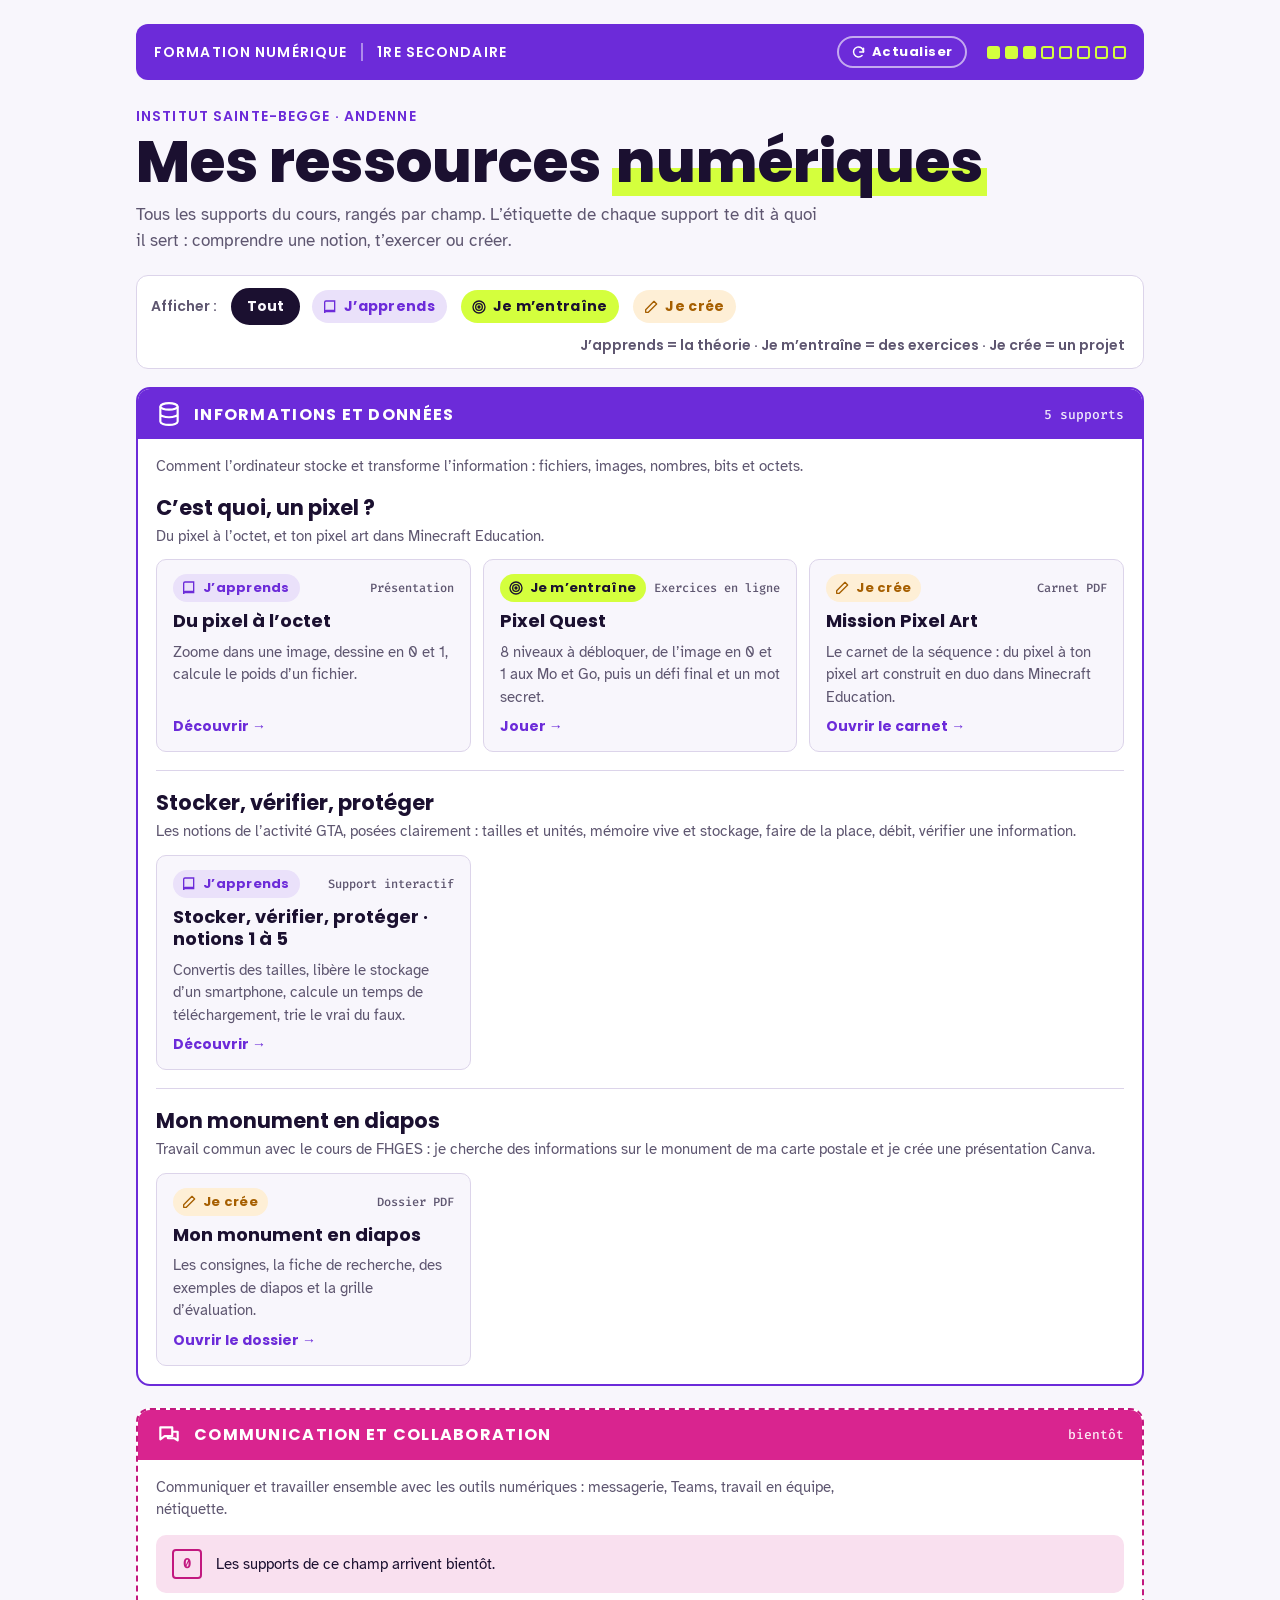
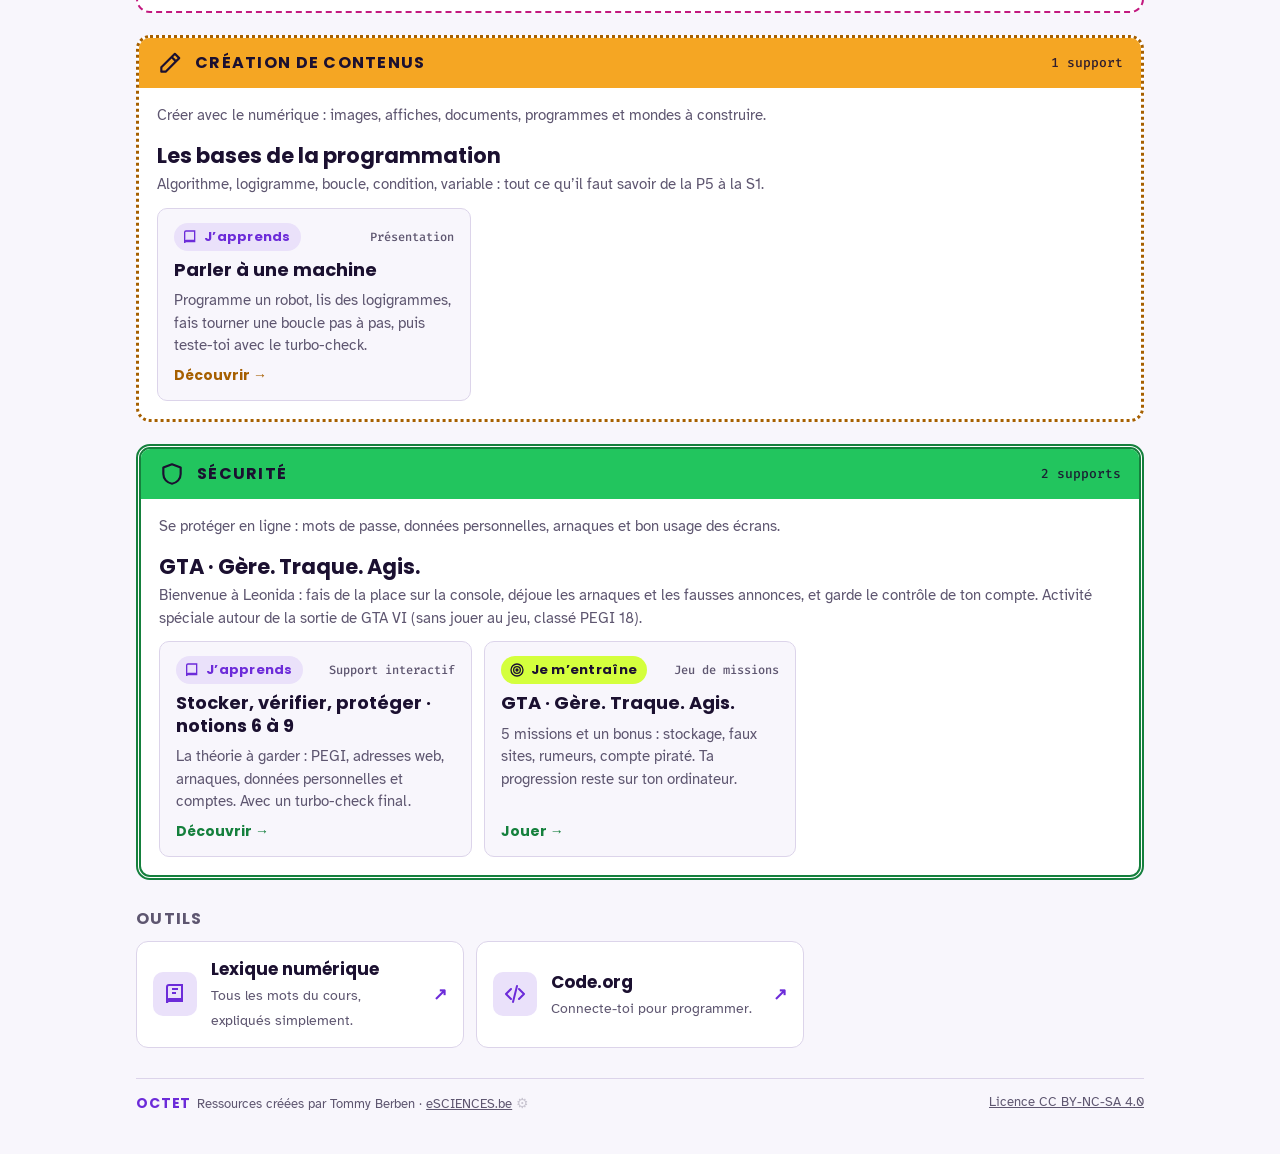
==== index.html @ 40548be5 "Support théorique « Stocker, vérifier, protéger » (charte OCTET) Nouveau support interactif qui repr" ====
<!doctype html>
<html lang="fr">
<head>
<meta charset="utf-8">
<meta name="viewport" content="width=device-width, initial-scale=1">
<title>S1 · Formation numérique</title>
<meta name="description" content="Les ressources du cours de formation numérique de 1re secondaire, classées par champ : Informations et données, Communication et collaboration, Création de contenus, Sécurité.">
<link rel="preconnect" href="https://fonts.googleapis.com">
<link rel="stylesheet" href="https://fonts.googleapis.com/css2?family=Atkinson+Hyperlegible:wght@400;700&family=Poppins:wght@600;700;800&family=Fira+Code:wght@500&display=swap">
<style>
/* Portail élèves, charte OCTET : un bandeau, un filtre J'apprends / Je m'entraîne / Je crée, puis les 4 champs du cours, chacun avec sa couleur, son picto et son style de bordure */
:root {
  --fond: #F8F6FC; --surface: #FFFFFF; --encre: #1B1030; --discret: #5E5670; --filet: #DCD4EA;
  --violet: #6C2BD9; --violet-texte: #6C2BD9; --violet-clair: #EAE1FA;
  --magenta: #D9248F; --magenta-texte: #C2187F; --magenta-clair: #F9E0EF;
  --ambre: #F5A623; --ambre-texte: #A65F00; --ambre-clair: #FEEFD6;
  --vert: #22C55E; --vert-texte: #15803D; --vert-clair: #E0F7E8;
  --neon: #D4FF3D; --sur-neon: #1B1030;
  --f-titre: "Poppins", Arial, sans-serif; --f-corps: "Atkinson Hyperlegible", Verdana, sans-serif; --f-code: "Fira Code", Consolas, monospace;
}
@media (prefers-color-scheme: dark) { :root {
  --fond: #140C24; --surface: #1F1634; --encre: #F2EDFB; --discret: #B7AECB; --filet: #3A2E55;
  --violet: #7C3AED; --violet-texte: #B794FF; --violet-clair: #2C1F4A;
  --magenta-texte: #F472B6; --magenta-clair: #3A1530;
  --ambre-texte: #FBBF24; --ambre-clair: #36260C;
  --vert-texte: #4ADE80; --vert-clair: #12301F; color-scheme: dark; } }

* { box-sizing: border-box; }
[hidden] { display: none !important; }
body { margin: 0; background: var(--fond); color: var(--encre); font-family: var(--f-corps); font-size: 17px; line-height: 1.5; }
.page { max-width: 1040px; margin: 0 auto; padding: 24px 16px 40px; }
a { color: inherit; }
:focus-visible { outline: 3px solid var(--neon); outline-offset: 2px; }

/* Bandeau OCTET */
.bandeau { display: flex; align-items: center; gap: 14px; padding: 12px 18px; border-radius: 12px; background: var(--violet); color: #FFFFFF;
  font: 600 14px var(--f-titre); letter-spacing: .08em; text-transform: uppercase; flex-wrap: wrap; }
.bandeau .sep { width: 2px; height: 18px; background: currentColor; opacity: .45; }
.actualiser { margin-left: auto; display: inline-flex; align-items: center; gap: 6px; font: 700 13px var(--f-titre); letter-spacing: .04em; text-transform: none; background: transparent; color: #FFFFFF; border: 2px solid rgba(255,255,255,.6); border-radius: 999px; padding: 4px 12px; cursor: pointer; }
.actualiser:hover, .actualiser:focus-visible { background: #FFFFFF; color: var(--violet); }
.actualiser svg { width: 15px; height: 15px; }
.actualiser.tourne svg { animation: tourne .8s linear infinite; }
@keyframes tourne { to { transform: rotate(360deg); } }
@media (prefers-reduced-motion: reduce) { .actualiser.tourne svg { animation: none; } }
.bandeau .octet { margin-left: 6px; display: flex; gap: 5px; }
.bandeau .octet i { width: 13px; height: 13px; border: 2px solid var(--neon); border-radius: 3px; }
.bandeau .octet i.on { background: var(--neon); }

header.titre { margin: 26px 0 18px; }
.eyebrow { font: 600 14px var(--f-titre); letter-spacing: .08em; text-transform: uppercase; color: var(--violet-texte); margin: 0 0 4px; }
h1 { font: 800 clamp(34px, 6vw, 58px)/1.06 var(--f-titre); margin: 0 0 10px; text-wrap: balance; }
h1 .neon { background: linear-gradient(transparent 58%, var(--neon) 58%, var(--neon) 92%, transparent 92%); padding: 0 4px; }
@media (prefers-color-scheme: dark) { h1 .neon { background: var(--neon); color: var(--sur-neon); border-radius: 6px; padding: 0 8px; } }
.intro { color: var(--discret); max-width: 62ch; margin: 0; }

/* Étiquettes */
.etiquette { display: inline-flex; align-items: center; gap: 6px; font: 700 13px var(--f-titre); letter-spacing: .02em; padding: 4px 10px 4px 8px; border-radius: 999px; white-space: nowrap; }
.etiquette svg { width: 16px; height: 16px; flex: none; }
.apprends { background: var(--violet-clair); color: var(--violet-texte); }
.entraine { background: var(--neon); color: var(--sur-neon); }
.cree { background: var(--ambre-clair); color: var(--ambre-texte); }

/* Filtre */
.filtre { display: flex; align-items: center; gap: 10px; flex-wrap: wrap; margin: 22px 0 8px; padding: 12px 14px; background: var(--surface); border: 1.5px solid var(--filet); border-radius: 12px; }
.filtre > span { font: 600 14px var(--f-titre); color: var(--discret); margin-right: 4px; }
.filtre button { font: inherit; cursor: pointer; border: 2px solid transparent; background: transparent; padding: 0; border-radius: 999px; }
.filtre button .etiquette { font-size: 14px; padding: 6px 12px 6px 10px; }
.filtre button.tous { font: 700 14px var(--f-titre); padding: 6px 14px; border: 2px solid var(--filet); color: var(--encre); }
.filtre button[aria-pressed="true"] { border-color: var(--encre); }
.filtre button.tous[aria-pressed="true"] { background: var(--encre); color: var(--fond); }
.filtre .aide { margin-left: auto; font-size: 14px; color: var(--discret); }

/* Champs */
.champs { display: grid; gap: 22px; margin-top: 18px; }
.champ { background: var(--surface); border: var(--bw, 2px) var(--bs, solid) var(--ct); border-radius: 14px; overflow: hidden; }
.champ > header { display: flex; align-items: center; gap: 12px; padding: 12px 18px; background: var(--c); color: var(--cs); }
.champ > header svg { width: 26px; height: 26px; flex: none; }
.champ > header h2 { margin: 0; font: 700 16px var(--f-titre); letter-spacing: .08em; text-transform: uppercase; }
.champ > header .compte { margin-left: auto; font: 500 13px var(--f-code); opacity: .9; }
.champ .corps { padding: 16px 18px 18px; }
.champ .quoi { margin: 0 0 14px; color: var(--discret); font-size: 15px; max-width: 70ch; }
.c-info { --c: var(--violet); --ct: var(--violet-texte); --cs: #FFFFFF; --cc: var(--violet-clair); --bs: solid; }
.c-comm { --c: var(--magenta); --ct: var(--magenta-texte); --cs: #FFFFFF; --cc: var(--magenta-clair); --bs: dashed; }
.c-crea { --c: var(--ambre); --ct: var(--ambre-texte); --cs: #1B1030; --cc: var(--ambre-clair); --bs: dotted; --bw: 3px; }
.c-secu { --c: var(--vert); --ct: var(--vert-texte); --cs: #1B1030; --cc: var(--vert-clair); --bs: double; --bw: 5px; }

/* Séquence et supports */
.sequence + .sequence { margin-top: 18px; padding-top: 16px; border-top: 1.5px solid var(--filet); }
.sequence h3 { margin: 0 0 2px; font: 700 21px var(--f-titre); }
.sequence .sous { margin: 0 0 12px; font-size: 15px; color: var(--discret); }
.supports { display: grid; grid-template-columns: repeat(auto-fill, minmax(260px, 1fr)); gap: 12px; }
.support { display: flex; flex-direction: column; gap: 8px; padding: 14px 16px; border-radius: 10px; border: 1.5px solid var(--filet); background: var(--fond); text-decoration: none; transition: transform .12s, border-color .12s; }
.support:hover { transform: translateY(-2px); border-color: var(--ct); }
.support .haut { display: flex; align-items: center; justify-content: space-between; gap: 8px; }
.support .format { font: 500 12px var(--f-code); color: var(--discret); }
.support b { font: 700 18px/1.25 var(--f-titre); }
.support p { margin: 0; font-size: 15px; color: var(--discret); }
.support .ouvrir { margin-top: auto; font: 700 14px var(--f-titre); color: var(--ct); }
.support.bientot { cursor: default; border-style: dashed; opacity: .75; }
.support.bientot:hover { transform: none; border-color: var(--filet); }
@media (prefers-reduced-motion: reduce) { .support { transition: none; } .support:hover { transform: none; } }

.vide { display: flex; align-items: center; gap: 14px; padding: 14px 16px; border-radius: 10px; background: var(--cc); }
.vide .bit { width: 30px; height: 30px; flex: none; border: 2px solid var(--ct); border-radius: 4px; display: grid; place-items: center; font: 700 14px var(--f-code); color: var(--ct); }
.vide p { margin: 0; font-size: 15px; }
.rien { display: none; padding: 12px 16px; border-radius: 10px; background: var(--fond); color: var(--discret); font-size: 15px; }

/* Consignes du jour */
.consignes { margin: 0 0 20px; border: 3px solid var(--violet-texte); border-radius: 14px; background: var(--surface); overflow: hidden; }
.consignes > header { display: flex; align-items: center; gap: 12px; flex-wrap: wrap; padding: 12px 20px; background: var(--neon); color: #1B1030; }
.consignes > header h2 { margin: 0; font: 800 22px var(--f-titre); }
.consignes > header .date { font: 600 16px var(--f-titre); }
.consignes ol { list-style: none; margin: 0; padding: 16px 20px 20px; display: grid; gap: 14px; counter-reset: c; }
.consignes li { display: grid; grid-template-columns: 42px 1fr; gap: 14px; align-items: start; font: 700 clamp(19px, 2.4vw, 24px)/1.4 var(--f-corps); }
.consignes li::before { counter-increment: c; content: counter(c); width: 42px; height: 42px; display: grid; place-items: center; background: var(--violet); color: #FFFFFF; border-radius: 6px; font: 800 22px var(--f-titre); }
.brouillon { font: 700 12px var(--f-code); background: #1B1030; color: var(--neon); padding: 3px 10px; border-radius: 999px; }

/* Espace prof */
.prof { margin: 0 0 20px; padding: 16px 18px; border-radius: 14px; border: 2px dashed var(--ambre-texte); background: var(--ambre-clair); }
.prof h2 { margin: 0 0 4px; font: 700 18px var(--f-titre); color: var(--ambre-texte); }
.prof .ligne { display: flex; gap: 10px; align-items: center; flex-wrap: wrap; margin: 8px 0; }
.prof label { font: 600 14px var(--f-titre); }
.prof input[type=date], .prof textarea { font: 16px var(--f-corps); padding: 8px 10px; border: 2px solid var(--filet); border-radius: 8px; background: var(--surface); color: var(--encre); }
.prof .edit { display: grid; gap: 8px; margin: 10px 0; }
.prof .edit-ligne { display: grid; grid-template-columns: 34px 1fr auto; gap: 8px; align-items: start; }
.prof .edit-ligne span { width: 34px; height: 34px; display: grid; place-items: center; background: var(--violet); color: #fff; border-radius: 6px; font: 800 16px var(--f-titre); }
.prof textarea { width: 100%; min-height: 42px; resize: vertical; }
.prof button { font: 700 14px var(--f-titre); border-radius: 8px; padding: 8px 14px; cursor: pointer; border: 2px solid var(--violet-texte); background: transparent; color: var(--violet-texte); }
.prof button.plein { background: var(--violet); border-color: var(--violet); color: #fff; }
.prof button.suppr { padding: 6px 10px; border-color: var(--filet); color: var(--discret); }
.prof .etapes-pub { margin: 10px 0 0; padding: 10px 14px; border-radius: 10px; background: var(--surface); font-size: 15px; }
.prof .etapes-pub ol { margin: 6px 0 0; padding-left: 20px; }
.prof .etapes-pub a { color: var(--violet-texte); font-weight: 700; }
.prof .msg { font-size: 14px; color: var(--discret); }
.statut { margin: 6px 0 0; padding: 8px 12px; border-radius: 8px; font: 600 14px var(--f-titre); background: var(--surface); }
.statut.ok { color: #15803D; } .statut.attente { color: var(--ambre-texte); }
.prof details { margin-top: 10px; background: var(--surface); border-radius: 10px; padding: 8px 14px; font-size: 14px; }
.prof details summary { cursor: pointer; font: 700 14px var(--f-titre); color: var(--violet-texte); }
.prof details ol { margin: 6px 0; padding-left: 20px; }
.prof details input { font: 14px var(--f-code); padding: 6px 8px; border: 2px solid var(--filet); border-radius: 8px; background: var(--surface); color: var(--encre); width: min(100%, 360px); }
.code-prof { display: flex; gap: 8px; align-items: center; flex-wrap: wrap; margin: 0 0 16px; font-size: 14px; }
.code-prof input { font: 15px var(--f-code); padding: 6px 8px; border: 2px solid var(--filet); border-radius: 8px; background: var(--surface); color: var(--encre); width: 130px; }
.code-prof button { font: 700 13px var(--f-titre); padding: 6px 12px; border-radius: 8px; border: 2px solid var(--violet-texte); background: transparent; color: var(--violet-texte); cursor: pointer; }
.roue { border: 0; background: transparent; color: var(--discret); opacity: .3; cursor: pointer; font-size: 14px; padding: 2px 4px; }
.roue:hover, .roue:focus-visible { opacity: 1; }

/* Outils */
.outils { margin-top: 26px; }
.outils h2 { font: 700 16px var(--f-titre); letter-spacing: .08em; text-transform: uppercase; color: var(--discret); margin: 0 0 10px; }
.outils .liste { display: grid; grid-template-columns: repeat(auto-fill, minmax(260px, 1fr)); gap: 12px; }
.outil { display: flex; gap: 14px; align-items: center; padding: 14px 16px; border-radius: 12px; background: var(--surface); border: 1.5px solid var(--filet); text-decoration: none; color: var(--encre); }
.outil:hover, .outil:focus-visible { border-color: var(--violet-texte); }
.outil .ico { width: 44px; height: 44px; flex: none; border-radius: 10px; display: grid; place-items: center; background: var(--violet-clair); color: var(--violet-texte); }
.outil .ico svg { width: 24px; height: 24px; }
.outil b { display: block; font: 700 17px var(--f-titre); }
.outil span.txt { font-size: 14px; color: var(--discret); }
.outil .ext { margin-left: auto; color: var(--violet-texte); font-weight: 700; }

footer { margin-top: 30px; padding-top: 14px; border-top: 1.5px solid var(--filet); display: flex; justify-content: space-between; gap: 12px; flex-wrap: wrap; font-size: 13px; color: var(--discret); }
footer .logo { font: 700 14px var(--f-titre); letter-spacing: .06em; color: var(--violet-texte); margin-right: 6px; }
</style>
</head>
<body>
<div class="page">

  <div class="bandeau"><span>Formation numérique</span><span class="sep"></span><span>1re secondaire</span>
    <button type="button" class="actualiser" id="actualiser" title="Afficher les derniers documents ajoutés"><svg viewBox="0 0 24 24" fill="none" stroke="currentColor" stroke-width="2.4" stroke-linecap="round" stroke-linejoin="round" aria-hidden="true"><path d="M20 11a8 8 0 1 0-2.3 5.7"/><path d="M20 5v6h-6"/></svg>Actualiser</button>
    <span class="octet" aria-hidden="true"><i class="on"></i><i class="on"></i><i class="on"></i><i></i><i></i><i></i><i></i><i></i></span></div>

  <header class="titre">
    <p class="eyebrow">Institut Sainte-Begge · Andenne</p>
    <h1>Mes ressources <span class="neon">numériques</span></h1>
    <p class="intro">Tous les supports du cours, rangés par champ. L’étiquette de chaque support te dit à quoi il sert : comprendre une notion, t’exercer ou créer.</p>
  </header>

  <div class="code-prof" id="code-prof" hidden><label for="code-input">Code enseignant :</label><input type="password" id="code-input" autocomplete="off"><button type="button" id="code-ok">OK</button><span id="code-msg" class="msg"></span></div>

  <section class="prof" id="prof" hidden aria-label="Espace enseignant">
    <h2>Espace prof · consignes du jour</h2>
    <p class="msg" style="margin:0">Écris tes consignes : elles s’affichent en grand en haut de la page, <b>sur cet ordinateur uniquement</b> (l’écran de la classe). Elles restent affichées quand tu quittes le mode prof, même après avoir fermé la page.</p>
    <div class="ligne"><label for="c-date">Date</label><input type="date" id="c-date"><label style="display:flex;gap:6px;align-items:center"><input type="checkbox" id="c-visible" checked> Afficher à l’écran</label></div>
    <div class="edit" id="c-edit"></div>
    <div class="ligne"><button type="button" id="c-ajout">+ Ajouter une consigne</button><button type="button" id="c-vider">Tout effacer</button><button type="button" class="plein" id="c-quitter">Terminer et quitter le mode prof</button></div>
  </section>

  <section class="consignes" id="consignes" hidden aria-live="polite">
    <header><h2>Consignes du jour</h2><span class="date" id="consignes-date"></span></header>
    <ol id="consignes-liste"></ol>
  </section>

  <div class="filtre" role="group" aria-label="Afficher les supports">
    <span>Afficher :</span>
    <button type="button" class="tous" data-filtre="tous" aria-pressed="true">Tout</button>
    <button type="button" data-filtre="apprends" aria-pressed="false"><span class="etiquette apprends"><svg viewBox="0 0 24 24" fill="none" stroke="currentColor" stroke-width="2" aria-hidden="true"><path d="M4 5a2 2 0 0 1 2-2h13v16H6a2 2 0 0 0-2 2V5z"/><path d="M4 19a2 2 0 0 1 2-2h13"/></svg>J’apprends</span></button>
    <button type="button" data-filtre="entraine" aria-pressed="false"><span class="etiquette entraine"><svg viewBox="0 0 24 24" fill="none" stroke="currentColor" stroke-width="2" aria-hidden="true"><circle cx="12" cy="12" r="9"/><circle cx="12" cy="12" r="5"/><circle cx="12" cy="12" r="1.5" fill="currentColor"/></svg>Je m’entraîne</span></button>
    <button type="button" data-filtre="cree" aria-pressed="false"><span class="etiquette cree"><svg viewBox="0 0 24 24" fill="none" stroke="currentColor" stroke-width="2" stroke-linejoin="round" aria-hidden="true"><path d="M16.5 3.5l4 4L8 20H4v-4L16.5 3.5z"/></svg>Je crée</span></button>
    <span class="aide">J’apprends = la théorie · Je m’entraîne = des exercices · Je crée = un projet</span>
  </div>

  <main class="champs">

    <!-- Informations et données -->
    <section class="champ c-info" id="informations-donnees">
      <header><svg viewBox="0 0 24 24" fill="none" stroke="currentColor" stroke-width="2" aria-hidden="true"><ellipse cx="12" cy="5" rx="8" ry="3"/><path d="M4 5v14c0 1.7 3.6 3 8 3s8-1.3 8-3V5M4 12c0 1.7 3.6 3 8 3s8-1.3 8-3"/></svg><h2>Informations et données</h2><span class="compte"></span></header>
      <div class="corps">
        <p class="quoi">Comment l’ordinateur stocke et transforme l’information : fichiers, images, nombres, bits et octets.</p>

        <div class="sequence">
          <h3>C’est quoi, un pixel&nbsp;?</h3>
          <p class="sous">Du pixel à l’octet, et ton pixel art dans Minecraft Education.</p>
          <div class="supports">
            <a class="support" data-type="apprends" href="pixel/du-pixel-a-l-octet.html">
              <span class="haut"><span class="etiquette apprends"><svg viewBox="0 0 24 24" fill="none" stroke="currentColor" stroke-width="2" aria-hidden="true"><path d="M4 5a2 2 0 0 1 2-2h13v16H6a2 2 0 0 0-2 2V5z"/><path d="M4 19a2 2 0 0 1 2-2h13"/></svg>J’apprends</span><span class="format">Présentation</span></span>
              <b>Du pixel à l’octet</b>
              <p>Zoome dans une image, dessine en 0 et 1, calcule le poids d’un fichier.</p>
              <span class="ouvrir">Découvrir →</span>
            </a>
            <a class="support" data-type="entraine" href="pixel/pixel-quest.html">
              <span class="haut"><span class="etiquette entraine"><svg viewBox="0 0 24 24" fill="none" stroke="currentColor" stroke-width="2" aria-hidden="true"><circle cx="12" cy="12" r="9"/><circle cx="12" cy="12" r="5"/><circle cx="12" cy="12" r="1.5" fill="currentColor"/></svg>Je m’entraîne</span><span class="format">Exercices en ligne</span></span>
              <b>Pixel Quest</b>
              <p>8 niveaux à débloquer, de l’image en 0 et 1 aux Mo et Go, puis un défi final et un mot secret.</p>
              <span class="ouvrir">Jouer →</span>
            </a>
            <a class="support" data-type="cree" href="pixel/sequence-pixel.pdf" target="_blank" rel="noopener">
              <span class="haut"><span class="etiquette cree"><svg viewBox="0 0 24 24" fill="none" stroke="currentColor" stroke-width="2" stroke-linejoin="round" aria-hidden="true"><path d="M16.5 3.5l4 4L8 20H4v-4L16.5 3.5z"/></svg>Je crée</span><span class="format">Carnet PDF</span></span>
              <b>Mission Pixel Art</b>
              <p>Le carnet de la séquence : du pixel à ton pixel art construit en duo dans Minecraft Education.</p>
              <span class="ouvrir">Ouvrir le carnet →</span>
            </a>
          </div>
        </div>

        <div class="sequence">
          <h3>Stocker, vérifier, protéger</h3>
          <p class="sous">Les notions de l’activité GTA, posées clairement : tailles et unités, mémoire vive et stockage, faire de la place, débit, vérifier une information.</p>
          <div class="supports">
            <a class="support" data-type="apprends" href="stocker-verifier-proteger/index.html#n1">
              <span class="haut"><span class="etiquette apprends"><svg viewBox="0 0 24 24" fill="none" stroke="currentColor" stroke-width="2" aria-hidden="true"><path d="M4 5a2 2 0 0 1 2-2h13v16H6a2 2 0 0 0-2 2V5z"/><path d="M4 19a2 2 0 0 1 2-2h13"/></svg>J’apprends</span><span class="format">Support interactif</span></span>
              <b>Stocker, vérifier, protéger · notions 1 à 5</b>
              <p>Convertis des tailles, libère le stockage d’un smartphone, calcule un temps de téléchargement, trie le vrai du faux.</p>
              <span class="ouvrir">Découvrir →</span>
            </a>
          </div>
        </div>

        <div class="sequence">
          <h3>Mon monument en diapos</h3>
          <p class="sous">Travail commun avec le cours de FHGES : je cherche des informations sur le monument de ma carte postale et je crée une présentation Canva.</p>
          <div class="supports">
            <a class="support" data-type="cree" href="monument/mon-monument-en-diapos.pdf" target="_blank" rel="noopener">
              <span class="haut"><span class="etiquette cree"><svg viewBox="0 0 24 24" fill="none" stroke="currentColor" stroke-width="2" stroke-linejoin="round" aria-hidden="true"><path d="M16.5 3.5l4 4L8 20H4v-4L16.5 3.5z"/></svg>Je crée</span><span class="format">Dossier PDF</span></span>
              <b>Mon monument en diapos</b>
              <p>Les consignes, la fiche de recherche, des exemples de diapos et la grille d’évaluation.</p>
              <span class="ouvrir">Ouvrir le dossier →</span>
            </a>
          </div>
        </div>
        <p class="rien">Aucun support de ce type dans ce champ pour l’instant.</p>
      </div>
    </section>

    <!-- Communication et collaboration -->
    <section class="champ c-comm" id="communication-collaboration">
      <header><svg viewBox="0 0 24 24" fill="none" stroke="currentColor" stroke-width="2" stroke-linejoin="round" aria-hidden="true"><path d="M4 5h11v8H8l-4 3V5z"/><path d="M15 9h5v8l-3-2h-6v-2"/></svg><h2>Communication et collaboration</h2><span class="compte"></span></header>
      <div class="corps">
        <p class="quoi">Communiquer et travailler ensemble avec les outils numériques : messagerie, Teams, travail en équipe, nétiquette.</p>
        <div class="vide"><span class="bit">0</span><p>Les supports de ce champ arrivent bientôt.</p></div>
        <p class="rien">Aucun support de ce type dans ce champ pour l’instant.</p>
      </div>
    </section>

    <!-- Création de contenus -->
    <section class="champ c-crea" id="creation-contenus">
      <header><svg viewBox="0 0 24 24" fill="none" stroke="currentColor" stroke-width="2" stroke-linejoin="round" aria-hidden="true"><path d="M16.5 3.5l4 4L8 20H4v-4L16.5 3.5z"/><path d="M13.5 6.5l4 4"/></svg><h2>Création de contenus</h2><span class="compte"></span></header>
      <div class="corps">
        <p class="quoi">Créer avec le numérique : images, affiches, documents, programmes et mondes à construire.</p>

        <div class="sequence">
          <h3>Les bases de la programmation</h3>
          <p class="sous">Algorithme, logigramme, boucle, condition, variable : tout ce qu’il faut savoir de la P5 à la S1.</p>
          <div class="supports">
            <a class="support" data-type="apprends" href="programmation/parler-a-une-machine.html">
              <span class="haut"><span class="etiquette apprends"><svg viewBox="0 0 24 24" fill="none" stroke="currentColor" stroke-width="2" aria-hidden="true"><path d="M4 5a2 2 0 0 1 2-2h13v16H6a2 2 0 0 0-2 2V5z"/><path d="M4 19a2 2 0 0 1 2-2h13"/></svg>J’apprends</span><span class="format">Présentation</span></span>
              <b>Parler à une machine</b>
              <p>Programme un robot, lis des logigrammes, fais tourner une boucle pas à pas, puis teste-toi avec le turbo-check.</p>
              <span class="ouvrir">Découvrir →</span>
            </a>
          </div>
        </div>
        <p class="rien">Aucun support de ce type dans ce champ pour l’instant.</p>
      </div>
    </section>

    <!-- Sécurité -->
    <section class="champ c-secu" id="securite">
      <header><svg viewBox="0 0 24 24" fill="none" stroke="currentColor" stroke-width="2" stroke-linejoin="round" aria-hidden="true"><path d="M12 3l8 3v6c0 4.5-3.4 8.2-8 9-4.6-.8-8-4.5-8-9V6l8-3z"/></svg><h2>Sécurité</h2><span class="compte"></span></header>
      <div class="corps">
        <p class="quoi">Se protéger en ligne : mots de passe, données personnelles, arnaques et bon usage des écrans.</p>

        <div class="sequence">
          <h3>GTA · Gère. Traque. Agis.</h3>
          <p class="sous">Bienvenue à Leonida : fais de la place sur la console, déjoue les arnaques et les fausses annonces, et garde le contrôle de ton compte. Activité spéciale autour de la sortie de GTA VI (sans jouer au jeu, classé PEGI 18).</p>
          <div class="supports">
            <a class="support" data-type="apprends" href="stocker-verifier-proteger/index.html#n6">
              <span class="haut"><span class="etiquette apprends"><svg viewBox="0 0 24 24" fill="none" stroke="currentColor" stroke-width="2" aria-hidden="true"><path d="M4 5a2 2 0 0 1 2-2h13v16H6a2 2 0 0 0-2 2V5z"/><path d="M4 19a2 2 0 0 1 2-2h13"/></svg>J’apprends</span><span class="format">Support interactif</span></span>
              <b>Stocker, vérifier, protéger · notions 6 à 9</b>
              <p>La théorie à garder : PEGI, adresses web, arnaques, données personnelles et comptes. Avec un turbo-check final.</p>
              <span class="ouvrir">Découvrir →</span>
            </a>
            <a class="support" data-type="entraine" href="gta/index.html">
              <span class="haut"><span class="etiquette entraine"><svg viewBox="0 0 24 24" fill="none" stroke="currentColor" stroke-width="2" aria-hidden="true"><circle cx="12" cy="12" r="9"/><circle cx="12" cy="12" r="5"/><circle cx="12" cy="12" r="1.5" fill="currentColor"/></svg>Je m’entraîne</span><span class="format">Jeu de missions</span></span>
              <b>GTA · Gère. Traque. Agis.</b>
              <p>5 missions et un bonus : stockage, faux sites, rumeurs, compte piraté. Ta progression reste sur ton ordinateur.</p>
              <span class="ouvrir">Jouer →</span>
            </a>
          </div>
        </div>
        <p class="rien">Aucun support de ce type dans ce champ pour l’instant.</p>
      </div>
    </section>

  </main>

  <section class="outils" aria-labelledby="outils-titre">
    <h2 id="outils-titre">Outils</h2>
    <div class="liste">
      <a class="outil" href="https://esciences.be/lexique-numerique/" target="_blank" rel="noopener"><span class="ico"><svg viewBox="0 0 24 24" fill="none" stroke="currentColor" stroke-width="2" aria-hidden="true"><path d="M4 5a2 2 0 0 1 2-2h13v16H6a2 2 0 0 0-2 2V5z"/><path d="M4 19a2 2 0 0 1 2-2h13M9 7h6M9 11h4"/></svg></span><span><b>Lexique numérique</b><span class="txt">Tous les mots du cours, expliqués simplement.</span></span><span class="ext" aria-hidden="true">↗</span></a>
      <a class="outil" href="https://studio.code.org/fr/users/sign_in" target="_blank" rel="noopener"><span class="ico"><svg viewBox="0 0 24 24" fill="none" stroke="currentColor" stroke-width="2" stroke-linecap="round" stroke-linejoin="round" aria-hidden="true"><path d="M8 7l-5 5 5 5M16 7l5 5-5 5M14 4l-4 16"/></svg></span><span><b>Code.org</b><span class="txt">Connecte-toi pour programmer.</span></span><span class="ext" aria-hidden="true">↗</span></a>
    </div>
  </section>

  <footer>
    <span><span class="logo">OCTET</span>Ressources créées par Tommy Berben · <a href="https://www.esciences.be">eSCIENCES.be</a><button type="button" class="roue" id="roue" aria-label="Accès enseignant" title="Accès enseignant">⚙</button></span>
    <a href="https://creativecommons.org/licenses/by-nc-sa/4.0/deed.fr">Licence CC BY-NC-SA 4.0</a>
  </footer>
</div>

<script>
(function () {
  /* Actualiser : recharge la page en contournant le cache, et transmet la même « version » aux documents liés */
  var v = new URLSearchParams(location.search).get('v');
  if (v) document.querySelectorAll('a[href]').forEach(function (a) {
    var h = a.getAttribute('href');
    if (/^(https?:|mailto:|#)/.test(h)) return;
    a.setAttribute('href', h + (h.indexOf('?') < 0 ? '?' : '&') + 'v=' + encodeURIComponent(v));
  });
  document.getElementById('actualiser').addEventListener('click', function () {
    this.classList.add('tourne');
    location.replace(location.pathname + '?v=' + Date.now().toString(36) + location.hash);
  });
})();
(function () {
  var champs = document.querySelectorAll('.champ');
  function compter() {
    champs.forEach(function (c) {
      var n = c.querySelectorAll('a.support').length;
      c.querySelector('.compte').textContent = n === 0 ? 'bientôt' : n + ' support' + (n > 1 ? 's' : '');
    });
  }
  function filtrer(f) {
    document.querySelectorAll('.filtre button').forEach(function (b) { b.setAttribute('aria-pressed', b.dataset.filtre === f ? 'true' : 'false'); });
    champs.forEach(function (c) {
      var visibles = 0;
      c.querySelectorAll('.support').forEach(function (s) { var ok = f === 'tous' || s.dataset.type === f; s.hidden = !ok; if (ok) visibles++; });
      c.querySelectorAll('.sequence').forEach(function (q) { q.hidden = f !== 'tous' && !q.querySelector('.support:not([hidden])'); });
      var vide = c.querySelector('.vide'), rien = c.querySelector('.rien');
      if (vide) vide.hidden = f !== 'tous';
      rien.style.display = (f !== 'tous' && visibles === 0) ? 'block' : 'none';
    });
  }
  document.querySelectorAll('.filtre button').forEach(function (b) { b.addEventListener('click', function () { filtrer(b.dataset.filtre); }); });
  compter();

  /* ---------- Consignes du jour (affichage local, écran de la classe) ---------- */
  var consignes = null, prof = false;
  try { prof = localStorage.getItem('s1-prof') === '1'; consignes = JSON.parse(localStorage.getItem('s1-consignes') || 'null'); } catch (e) {}
  var JOURS = ['dimanche', 'lundi', 'mardi', 'mercredi', 'jeudi', 'vendredi', 'samedi'], MOIS = ['janvier', 'février', 'mars', 'avril', 'mai', 'juin', 'juillet', 'août', 'septembre', 'octobre', 'novembre', 'décembre'];
  function dateFr(iso) { if (!iso) return ''; var d = new Date(iso + 'T12:00:00'); if (isNaN(d)) return ''; return JOURS[d.getDay()] + ' ' + d.getDate() + ' ' + MOIS[d.getMonth()]; }
  function aujourdhui() { var d = new Date(); return d.getFullYear() + '-' + String(d.getMonth() + 1).padStart(2, '0') + '-' + String(d.getDate()).padStart(2, '0'); }
  function afficher() {
    var bloc = document.getElementById('consignes');
    var liste = consignes ? (consignes.consignes || []).map(function (t) { return String(t).trim(); }).filter(Boolean) : [];
    if (!consignes || consignes.visible === false || !liste.length) { bloc.hidden = true; return; }
    var ol = document.getElementById('consignes-liste'); ol.innerHTML = '';
    liste.forEach(function (t) { var li = document.createElement('li'); var sp = document.createElement('span'); sp.textContent = t; li.appendChild(sp); ol.appendChild(li); });
    document.getElementById('consignes-date').textContent = dateFr(consignes.date);
    bloc.hidden = false;
  }
  var edit = document.getElementById('c-edit');
  function enregistrer() {
    consignes = { date: document.getElementById('c-date').value, visible: document.getElementById('c-visible').checked, consignes: Array.prototype.map.call(edit.querySelectorAll('textarea'), function (t) { return t.value; }) };
    try { localStorage.setItem('s1-consignes', JSON.stringify(consignes)); } catch (e) {}
    afficher();
  }
  function ligne(texte) {
    var d = document.createElement('div'); d.className = 'edit-ligne';
    d.innerHTML = '<span></span><textarea rows="1" aria-label="Consigne"></textarea><button type="button" class="suppr" aria-label="Supprimer cette consigne">✕</button>';
    d.querySelector('textarea').value = texte || '';
    d.querySelector('textarea').addEventListener('input', enregistrer);
    d.querySelector('button').addEventListener('click', function () { d.remove(); numeroter(); enregistrer(); });
    edit.appendChild(d); numeroter(); return d;
  }
  function numeroter() { Array.prototype.forEach.call(edit.querySelectorAll('.edit-ligne span'), function (s, i) { s.textContent = i + 1; }); }
  function remplirEditeur() {
    var c = consignes || { date: aujourdhui(), visible: true, consignes: [] };
    document.getElementById('c-date').value = c.date || aujourdhui();
    document.getElementById('c-visible').checked = c.visible !== false;
    edit.innerHTML = '';
    var l = (c.consignes || []).slice(); while (l.length < 3) l.push('');
    l.forEach(function (t) { ligne(t); });
  }
  document.getElementById('c-date').addEventListener('change', enregistrer);
  document.getElementById('c-visible').addEventListener('change', enregistrer);
  document.getElementById('c-ajout').addEventListener('click', function () { ligne('').querySelector('textarea').focus(); });
  document.getElementById('c-vider').addEventListener('click', function () { edit.innerHTML = ''; ligne(''); ligne(''); ligne(''); document.getElementById('c-date').value = aujourdhui(); enregistrer(); });
  /* mode prof : roue dentée + code */
  function majProf() {
    document.getElementById('prof').hidden = !prof;
    try { localStorage.setItem('s1-prof', prof ? '1' : '0'); } catch (e) {}
    if (prof) remplirEditeur();
    afficher();
  }
  document.getElementById('roue').addEventListener('click', function () {
    if (prof) { document.getElementById('prof').scrollIntoView({ behavior: 'smooth' }); return; }
    var b = document.getElementById('code-prof'); b.hidden = !b.hidden; if (!b.hidden) { window.scrollTo({ top: 0 }); document.getElementById('code-input').focus(); }
  });
  function valider() {
    var i = document.getElementById('code-input'), m = document.getElementById('code-msg');
    if (i.value.trim().toUpperCase() === String.fromCharCode.apply(null, [80, 82, 79, 70, 50, 53, 53])) { prof = true; i.value = ''; m.textContent = ''; document.getElementById('code-prof').hidden = true; majProf(); }
    else { i.value = ''; m.textContent = 'Code incorrect'; i.focus(); }
  }
  document.getElementById('code-ok').addEventListener('click', valider);
  document.getElementById('code-input').addEventListener('keydown', function (e) { if (e.key === 'Enter') valider(); });
  document.getElementById('c-quitter').addEventListener('click', function () { enregistrer(); prof = false; majProf(); window.scrollTo({ top: 0, behavior: 'smooth' }); });
  majProf();
})();
</script>
</body>
</html>
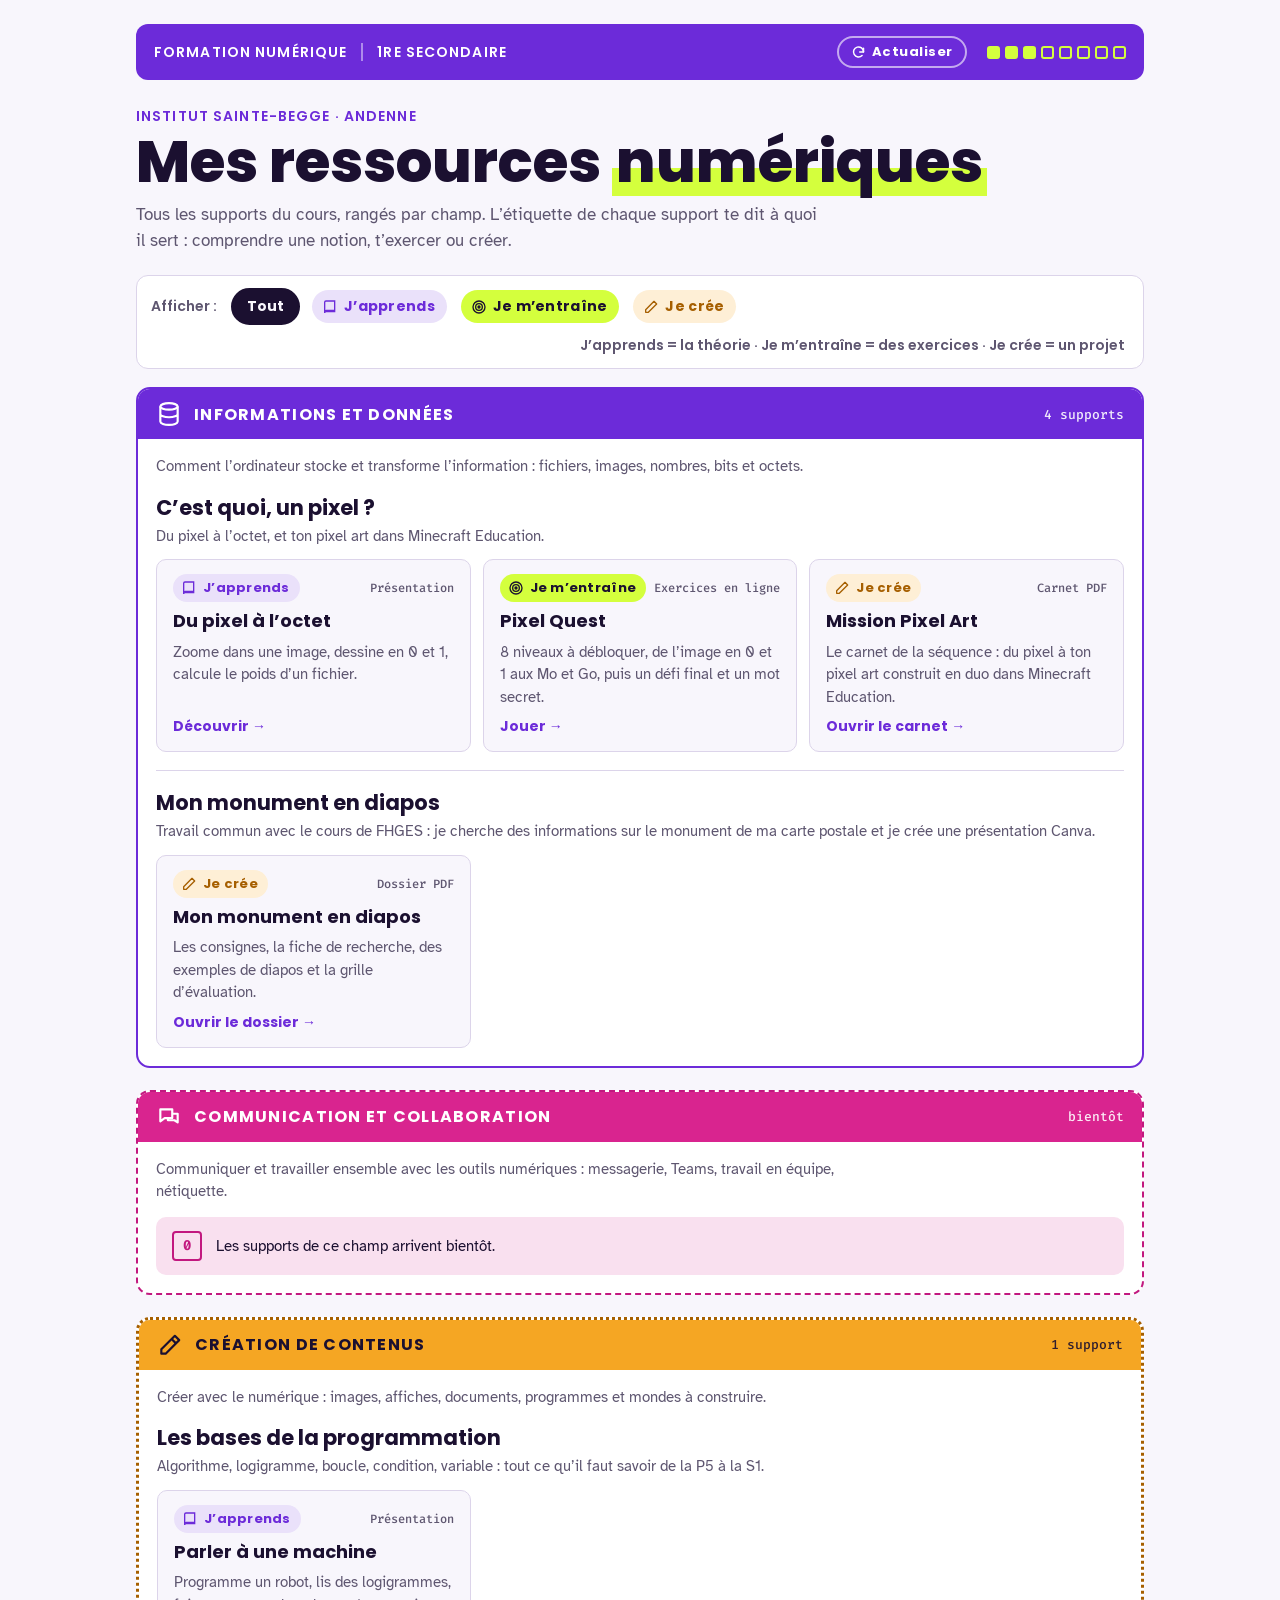
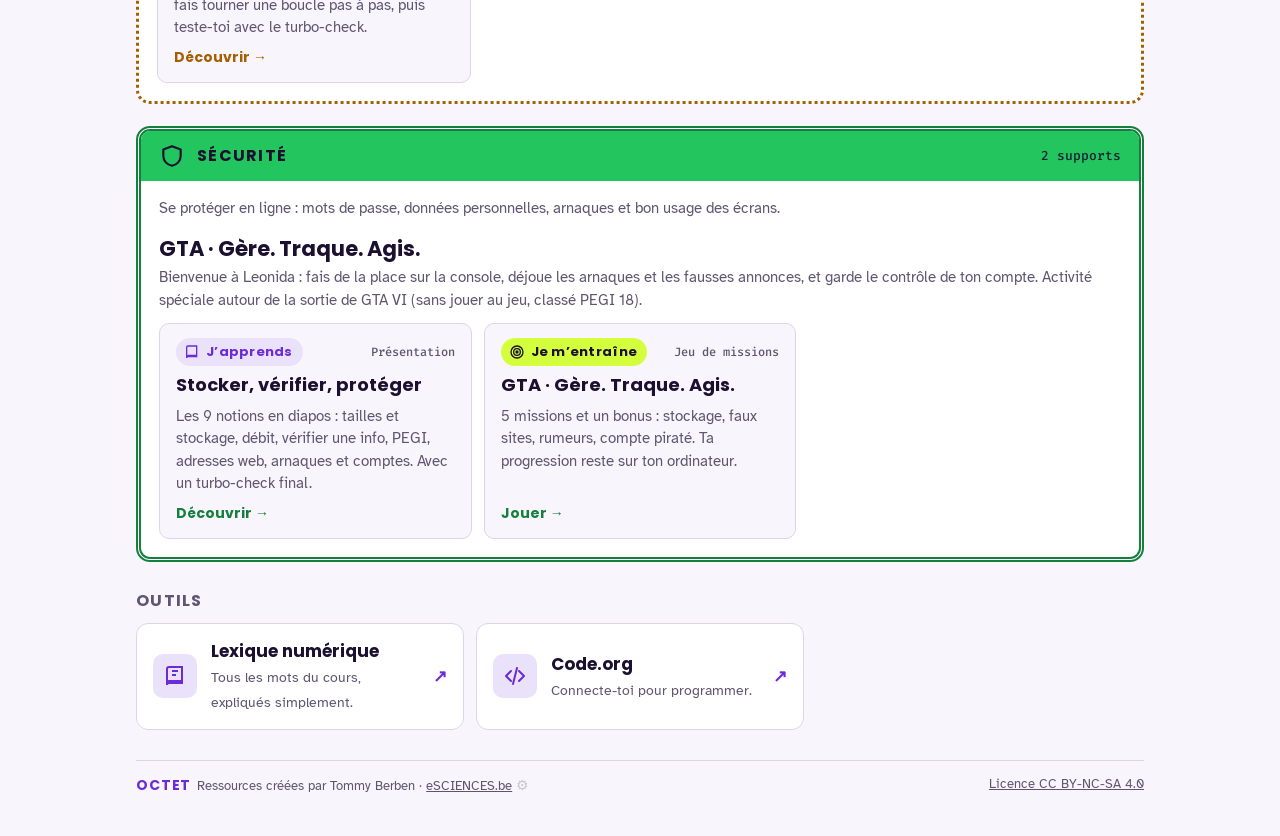
==== commit 8ed44296: "Stocker, vérifier, protéger : passage en diaporama, rangé dans Sécurité - Support réécrit en 39 diap" ====
--- a/index.html
+++ b/index.html
@@ -231,19 +231,6 @@
         </div>
 
         <div class="sequence">
-          <h3>Stocker, vérifier, protéger</h3>
-          <p class="sous">Les notions de l’activité GTA, posées clairement : tailles et unités, mémoire vive et stockage, faire de la place, débit, vérifier une information.</p>
-          <div class="supports">
-            <a class="support" data-type="apprends" href="stocker-verifier-proteger/index.html#n1">
-              <span class="haut"><span class="etiquette apprends"><svg viewBox="0 0 24 24" fill="none" stroke="currentColor" stroke-width="2" aria-hidden="true"><path d="M4 5a2 2 0 0 1 2-2h13v16H6a2 2 0 0 0-2 2V5z"/><path d="M4 19a2 2 0 0 1 2-2h13"/></svg>J’apprends</span><span class="format">Support interactif</span></span>
-              <b>Stocker, vérifier, protéger · notions 1 à 5</b>
-              <p>Convertis des tailles, libère le stockage d’un smartphone, calcule un temps de téléchargement, trie le vrai du faux.</p>
-              <span class="ouvrir">Découvrir →</span>
-            </a>
-          </div>
-        </div>
-
-        <div class="sequence">
           <h3>Mon monument en diapos</h3>
           <p class="sous">Travail commun avec le cours de FHGES : je cherche des informations sur le monument de ma carte postale et je crée une présentation Canva.</p>
           <div class="supports">
@@ -301,10 +288,10 @@
           <h3>GTA · Gère. Traque. Agis.</h3>
           <p class="sous">Bienvenue à Leonida : fais de la place sur la console, déjoue les arnaques et les fausses annonces, et garde le contrôle de ton compte. Activité spéciale autour de la sortie de GTA VI (sans jouer au jeu, classé PEGI 18).</p>
           <div class="supports">
-            <a class="support" data-type="apprends" href="stocker-verifier-proteger/index.html#n6">
-              <span class="haut"><span class="etiquette apprends"><svg viewBox="0 0 24 24" fill="none" stroke="currentColor" stroke-width="2" aria-hidden="true"><path d="M4 5a2 2 0 0 1 2-2h13v16H6a2 2 0 0 0-2 2V5z"/><path d="M4 19a2 2 0 0 1 2-2h13"/></svg>J’apprends</span><span class="format">Support interactif</span></span>
-              <b>Stocker, vérifier, protéger · notions 6 à 9</b>
-              <p>La théorie à garder : PEGI, adresses web, arnaques, données personnelles et comptes. Avec un turbo-check final.</p>
+            <a class="support" data-type="apprends" href="stocker-verifier-proteger/index.html">
+              <span class="haut"><span class="etiquette apprends"><svg viewBox="0 0 24 24" fill="none" stroke="currentColor" stroke-width="2" aria-hidden="true"><path d="M4 5a2 2 0 0 1 2-2h13v16H6a2 2 0 0 0-2 2V5z"/><path d="M4 19a2 2 0 0 1 2-2h13"/></svg>J’apprends</span><span class="format">Présentation</span></span>
+              <b>Stocker, vérifier, protéger</b>
+              <p>Les 9 notions en diapos : tailles et stockage, débit, vérifier une info, PEGI, adresses web, arnaques et comptes. Avec un turbo-check final.</p>
               <span class="ouvrir">Découvrir →</span>
             </a>
             <a class="support" data-type="entraine" href="gta/index.html">
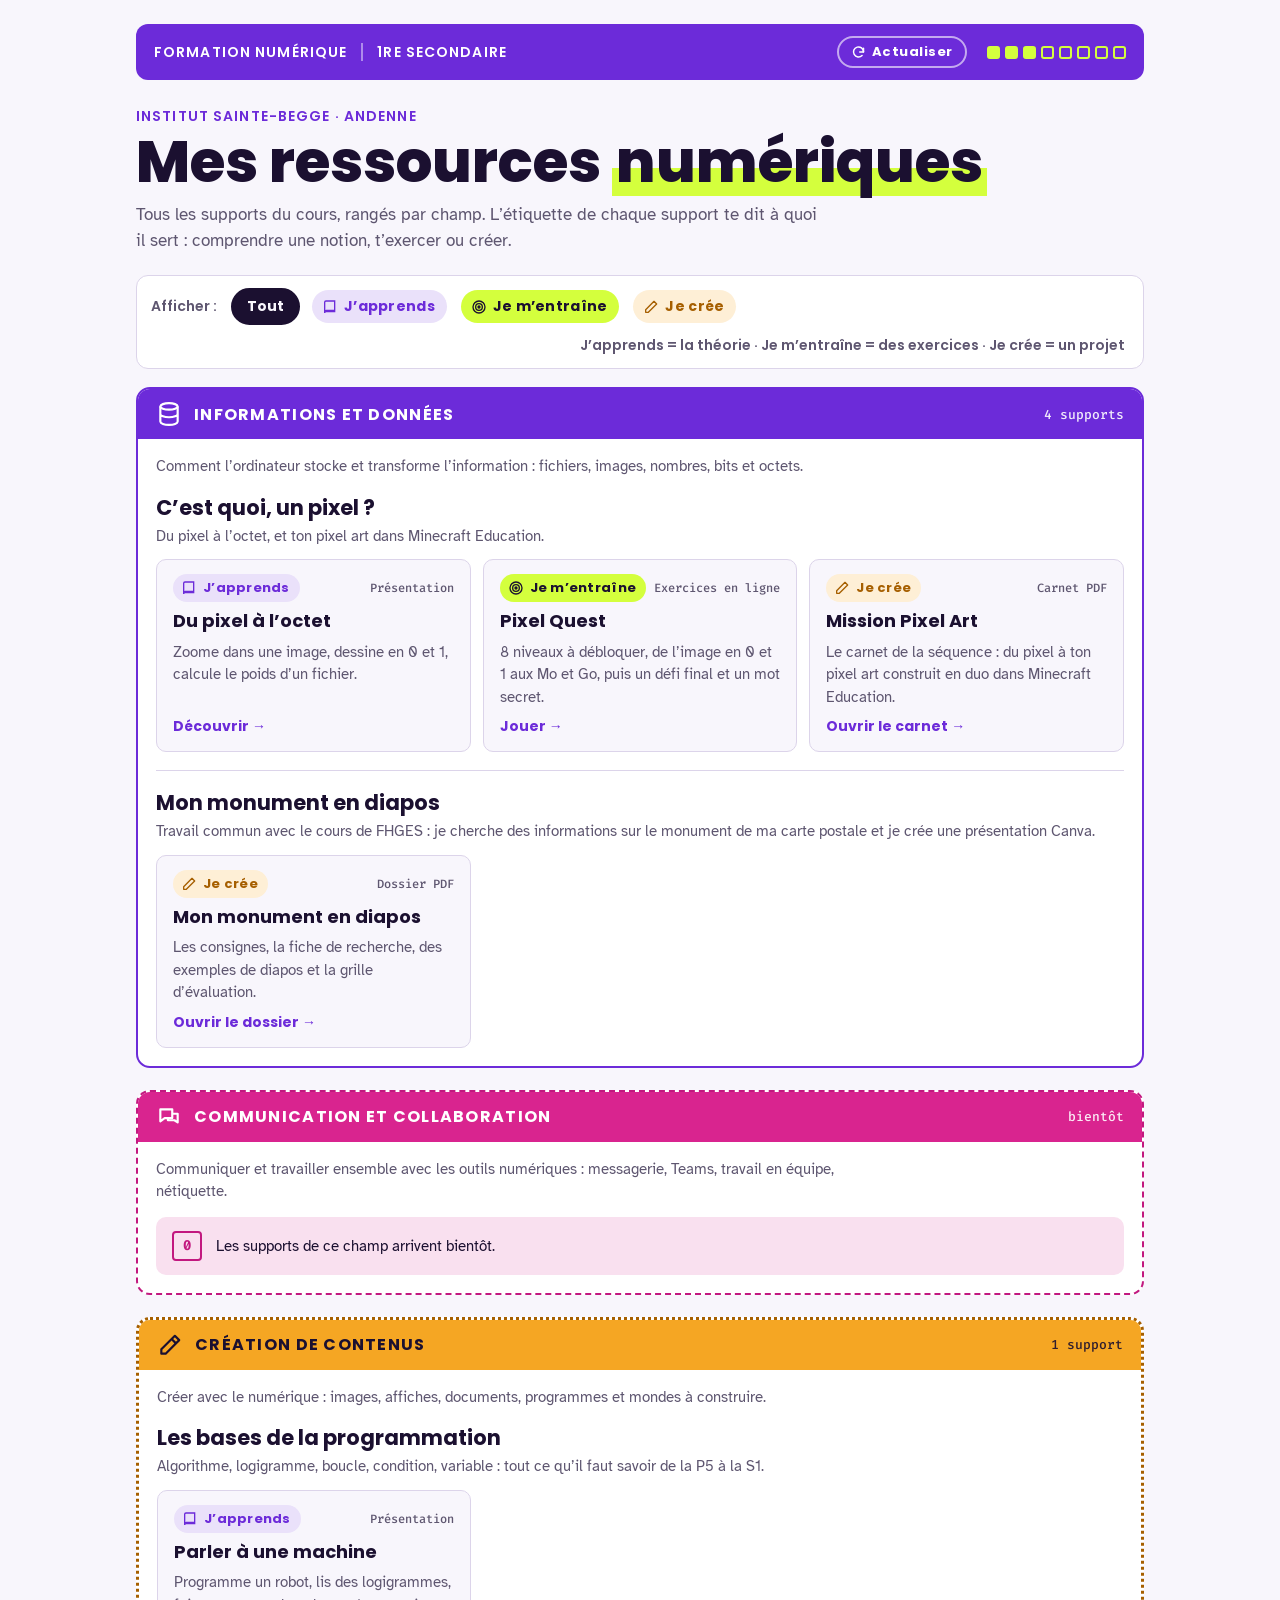
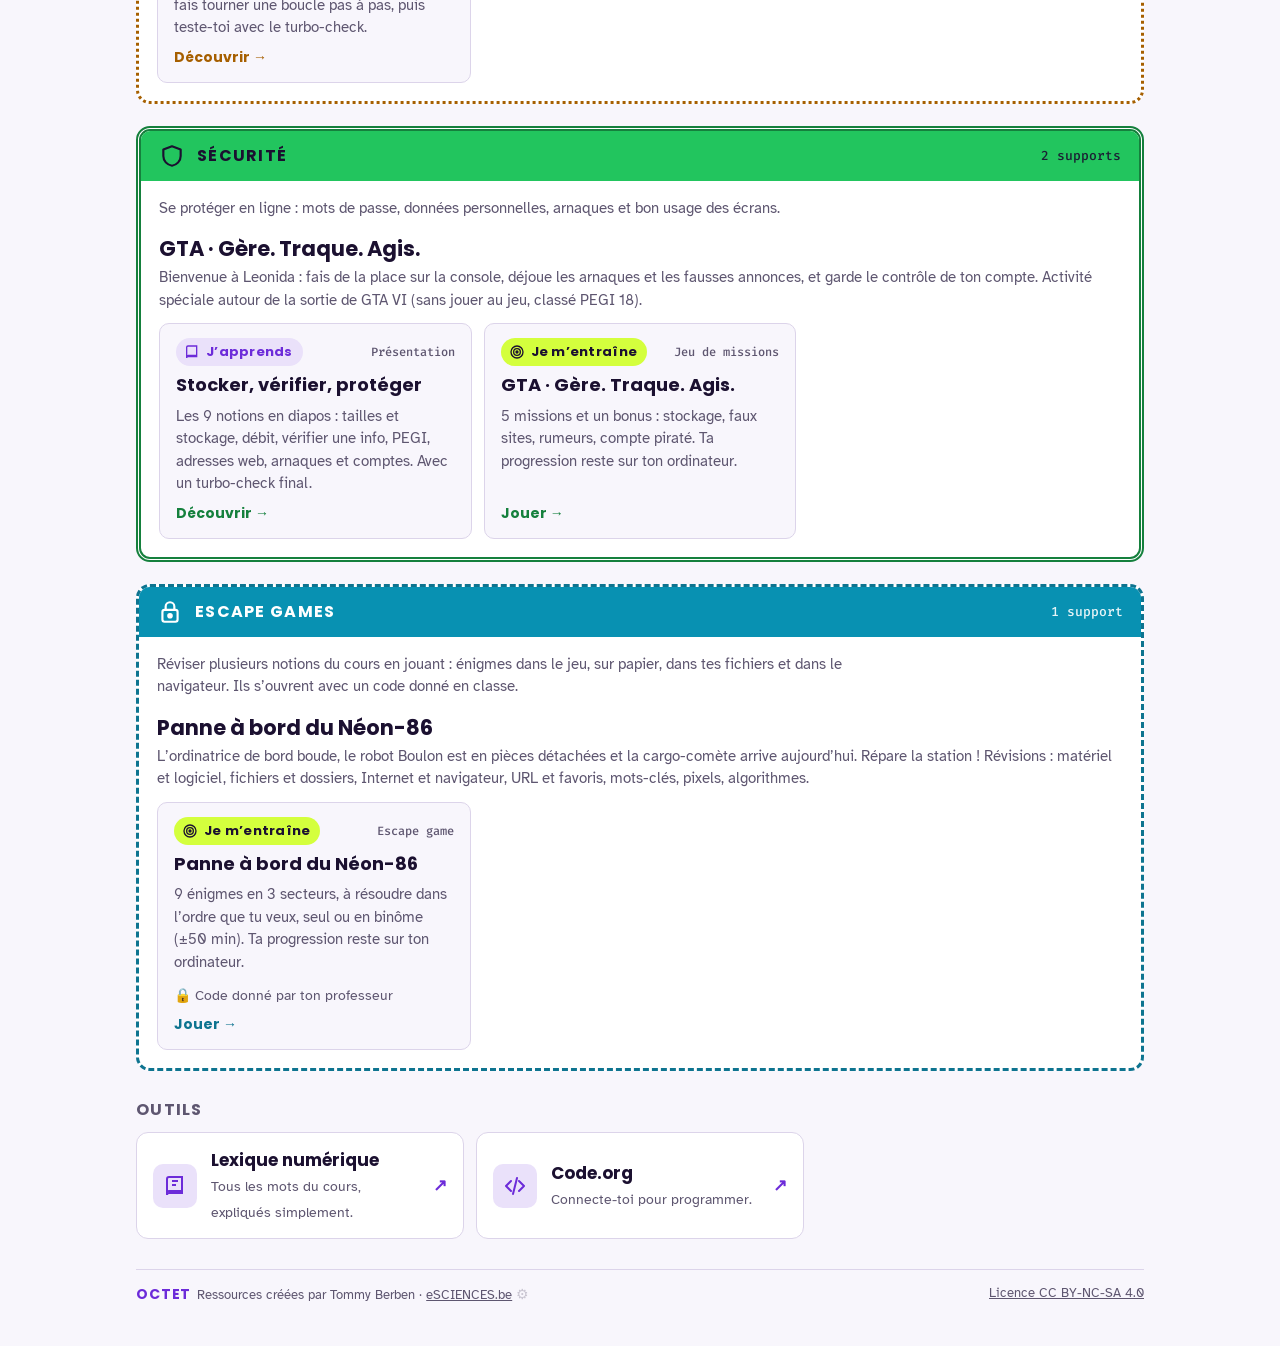
==== commit c0518b6f: "Escape game « Panne à bord du Néon-86 » + nouvelle catégorie Escape games Jeu rétro-futuriste de rév" ====
--- a/index.html
+++ b/index.html
@@ -4,7 +4,7 @@
 <meta charset="utf-8">
 <meta name="viewport" content="width=device-width, initial-scale=1">
 <title>S1 · Formation numérique</title>
-<meta name="description" content="Les ressources du cours de formation numérique de 1re secondaire, classées par champ : Informations et données, Communication et collaboration, Création de contenus, Sécurité.">
+<meta name="description" content="Les ressources du cours de formation numérique de 1re secondaire, classées par champ : Informations et données, Communication et collaboration, Création de contenus, Sécurité, et des escape games de révision.">
 <link rel="preconnect" href="https://fonts.googleapis.com">
 <link rel="stylesheet" href="https://fonts.googleapis.com/css2?family=Atkinson+Hyperlegible:wght@400;700&family=Poppins:wght@600;700;800&family=Fira+Code:wght@500&display=swap">
 <style>
@@ -83,6 +83,9 @@
 .c-comm { --c: var(--magenta); --ct: var(--magenta-texte); --cs: #FFFFFF; --cc: var(--magenta-clair); --bs: dashed; }
 .c-crea { --c: var(--ambre); --ct: var(--ambre-texte); --cs: #1B1030; --cc: var(--ambre-clair); --bs: dotted; --bw: 3px; }
 .c-secu { --c: var(--vert); --ct: var(--vert-texte); --cs: #1B1030; --cc: var(--vert-clair); --bs: double; --bw: 5px; }
+.c-jeux { --c: #0891B2; --ct: #0E7490; --cs: #FFFFFF; --cc: #DDF4F8; --bs: dashed; --bw: 3px; }
+@media (prefers-color-scheme: dark) { .c-jeux { --ct: #67E8F9; --cc: #0C2F38; } }
+.verrou-code { display: inline-flex; align-items: center; gap: 6px; font-size: 14px; color: var(--discret); margin-top: 4px; }
 
 /* Séquence et supports */
 .sequence + .sequence { margin-top: 18px; padding-top: 16px; border-top: 1.5px solid var(--filet); }
@@ -306,6 +309,30 @@
       </div>
     </section>
 
+
+    <!-- Escape games -->
+    <section class="champ c-jeux" id="escape-games">
+      <header><svg viewBox="0 0 24 24" fill="none" stroke="currentColor" stroke-width="2" stroke-linejoin="round" aria-hidden="true"><rect x="5" y="10" width="14" height="11" rx="2"/><path d="M8 10V7a4 4 0 0 1 8 0v3"/><circle cx="12" cy="15.5" r="1.6" fill="currentColor"/></svg><h2>Escape games</h2><span class="compte"></span></header>
+      <div class="corps">
+        <p class="quoi">Réviser plusieurs notions du cours en jouant : énigmes dans le jeu, sur papier, dans tes fichiers et dans le navigateur. Ils s’ouvrent avec un code donné en classe.</p>
+
+        <div class="sequence">
+          <h3>Panne à bord du Néon-86</h3>
+          <p class="sous">L’ordinatrice de bord boude, le robot Boulon est en pièces détachées et la cargo-comète arrive aujourd’hui. Répare la station ! Révisions : matériel et logiciel, fichiers et dossiers, Internet et navigateur, URL et favoris, mots-clés, pixels, algorithmes.</p>
+          <div class="supports">
+            <a class="support" data-type="entraine" href="escape-neon86/index.html">
+              <span class="haut"><span class="etiquette entraine"><svg viewBox="0 0 24 24" fill="none" stroke="currentColor" stroke-width="2" aria-hidden="true"><circle cx="12" cy="12" r="9"/><circle cx="12" cy="12" r="5"/><circle cx="12" cy="12" r="1.5" fill="currentColor"/></svg>Je m’entraîne</span><span class="format">Escape game</span></span>
+              <b>Panne à bord du Néon-86</b>
+              <p>9 énigmes en 3 secteurs, à résoudre dans l’ordre que tu veux, seul ou en binôme (±50 min). Ta progression reste sur ton ordinateur.</p>
+              <span class="verrou-code">🔒 Code donné par ton professeur</span>
+              <span class="ouvrir">Jouer →</span>
+            </a>
+          </div>
+        </div>
+        <p class="rien">Aucun support de ce type dans ce champ pour l’instant.</p>
+      </div>
+    </section>
+
   </main>
 
   <section class="outils" aria-labelledby="outils-titre">
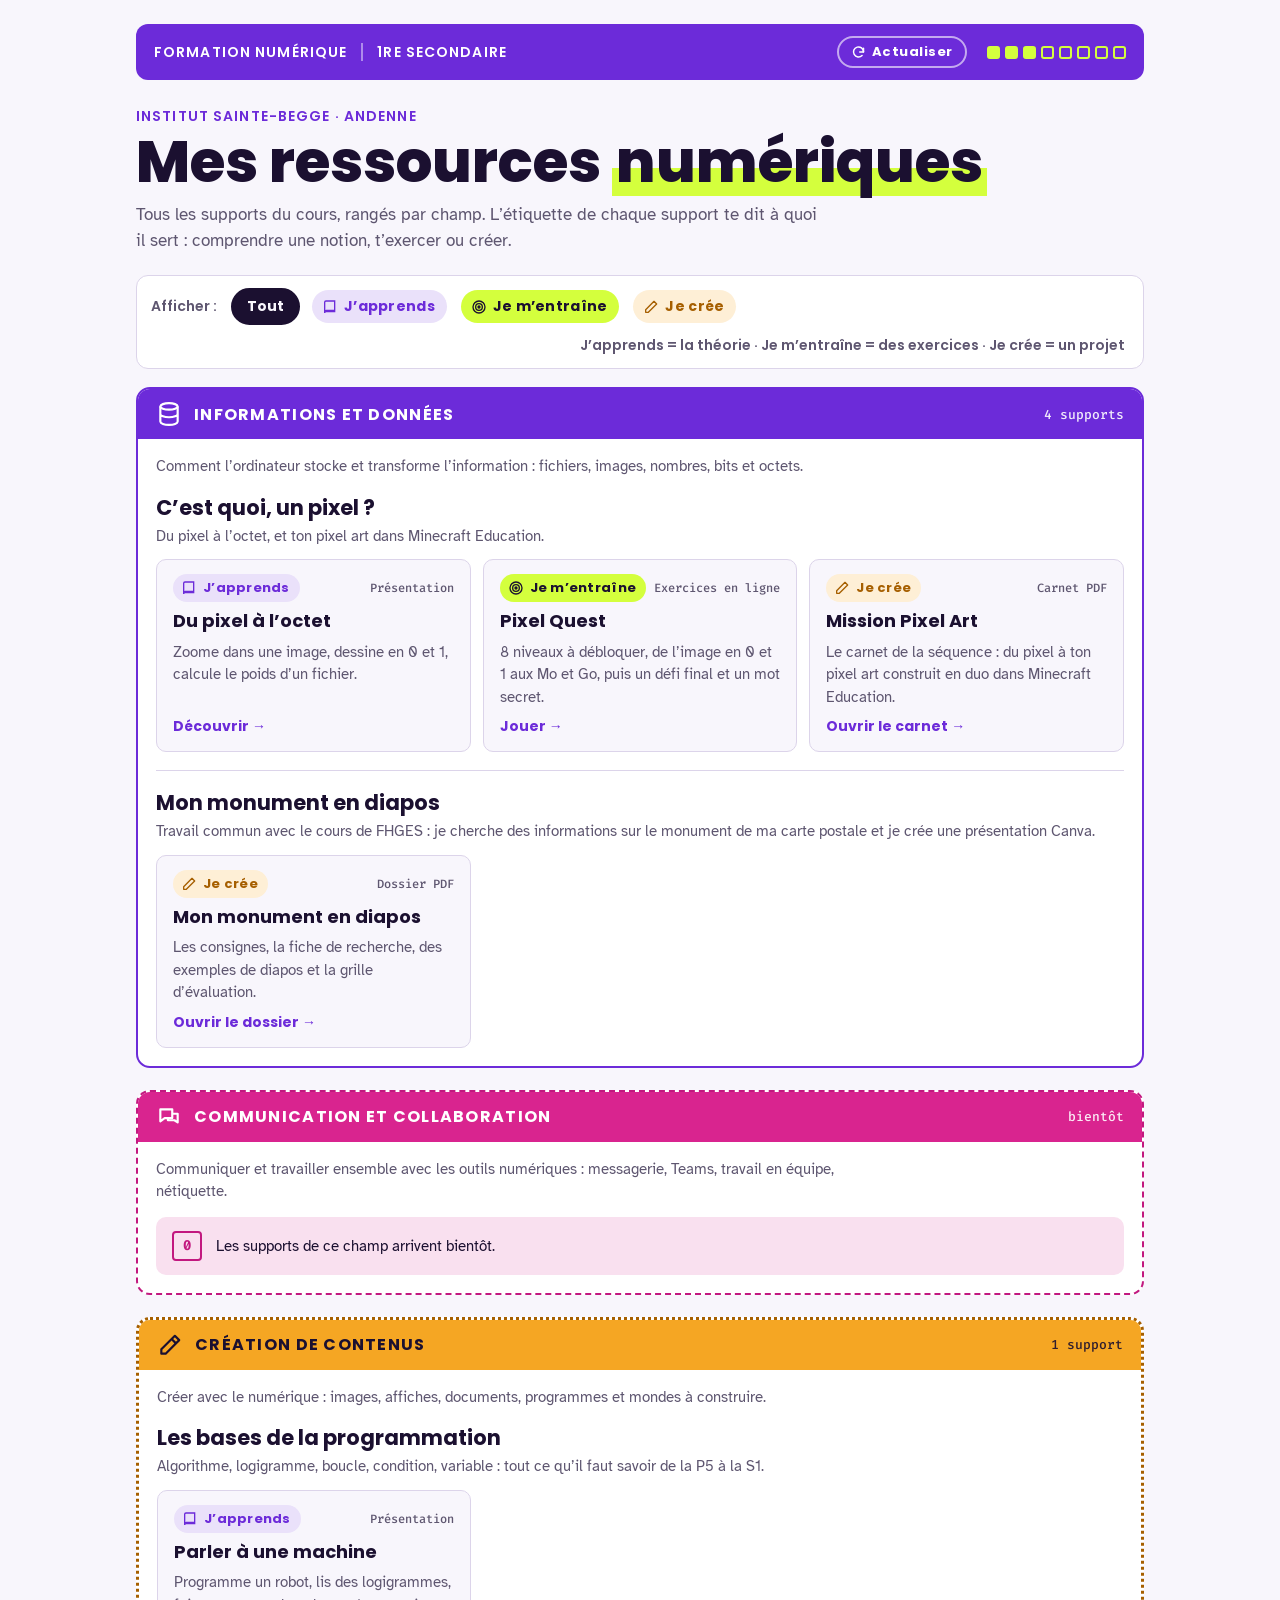
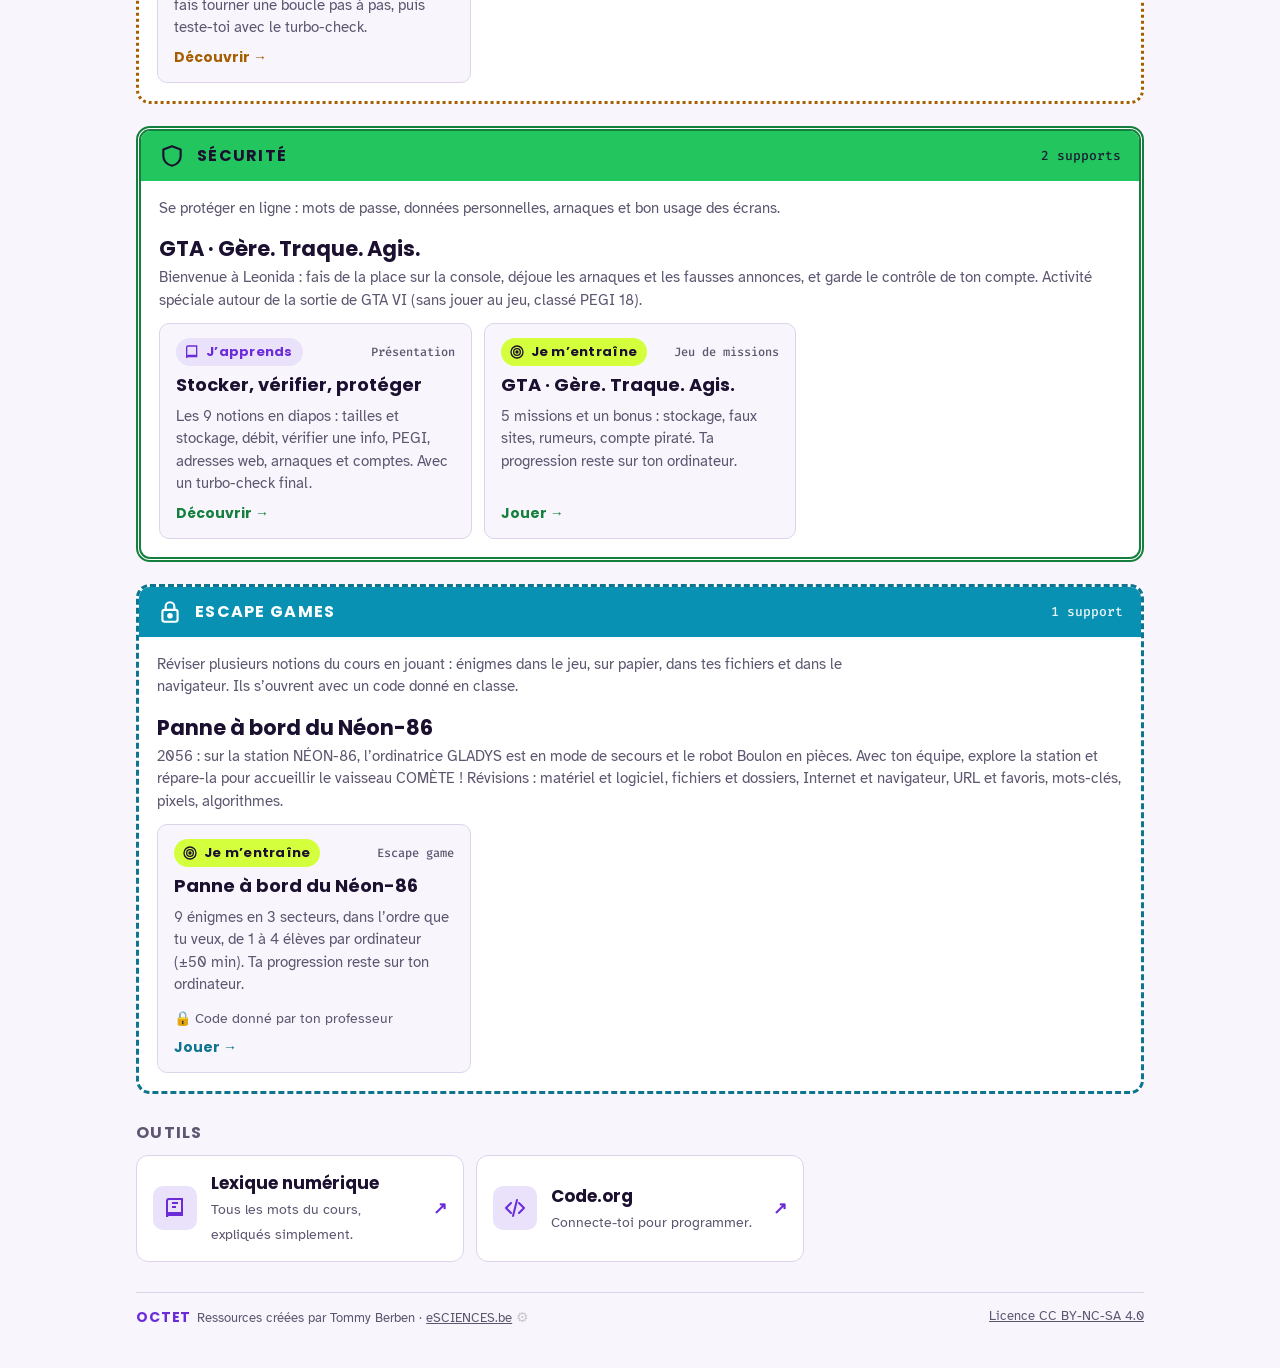
==== commit 81c18116: "Néon-86 v2 : refonte immersive (à réviser avant publication) - Scénario en 2056, 4 lieux SVG explora" ====
--- a/index.html
+++ b/index.html
@@ -318,12 +318,12 @@
 
         <div class="sequence">
           <h3>Panne à bord du Néon-86</h3>
-          <p class="sous">L’ordinatrice de bord boude, le robot Boulon est en pièces détachées et la cargo-comète arrive aujourd’hui. Répare la station ! Révisions : matériel et logiciel, fichiers et dossiers, Internet et navigateur, URL et favoris, mots-clés, pixels, algorithmes.</p>
+          <p class="sous">2056 : sur la station NÉON-86, l’ordinatrice GLADYS est en mode de secours et le robot Boulon en pièces. Avec ton équipe, explore la station et répare-la pour accueillir le vaisseau COMÈTE ! Révisions : matériel et logiciel, fichiers et dossiers, Internet et navigateur, URL et favoris, mots-clés, pixels, algorithmes.</p>
           <div class="supports">
             <a class="support" data-type="entraine" href="escape-neon86/index.html">
               <span class="haut"><span class="etiquette entraine"><svg viewBox="0 0 24 24" fill="none" stroke="currentColor" stroke-width="2" aria-hidden="true"><circle cx="12" cy="12" r="9"/><circle cx="12" cy="12" r="5"/><circle cx="12" cy="12" r="1.5" fill="currentColor"/></svg>Je m’entraîne</span><span class="format">Escape game</span></span>
               <b>Panne à bord du Néon-86</b>
-              <p>9 énigmes en 3 secteurs, à résoudre dans l’ordre que tu veux, seul ou en binôme (±50 min). Ta progression reste sur ton ordinateur.</p>
+              <p>9 énigmes en 3 secteurs, dans l’ordre que tu veux, de 1 à 4 élèves par ordinateur (±50 min). Ta progression reste sur ton ordinateur.</p>
               <span class="verrou-code">🔒 Code donné par ton professeur</span>
               <span class="ouvrir">Jouer →</span>
             </a>
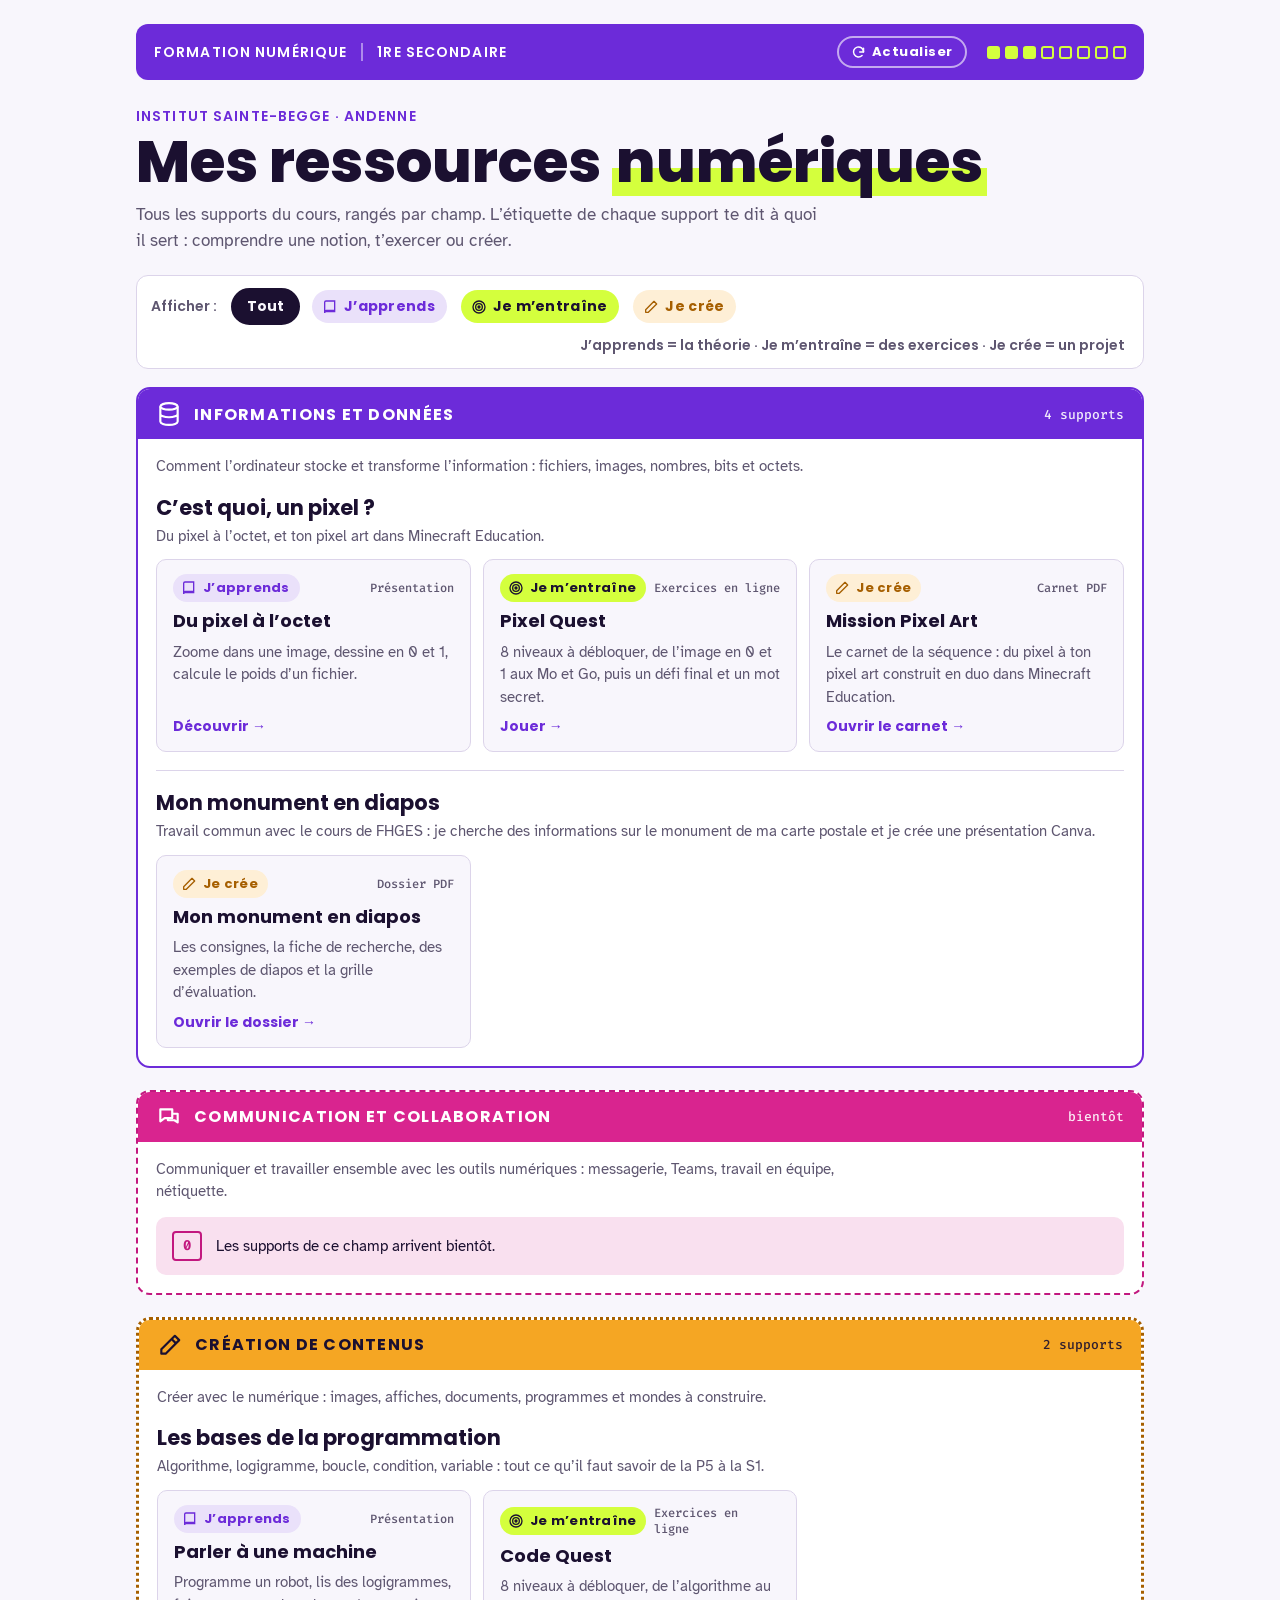
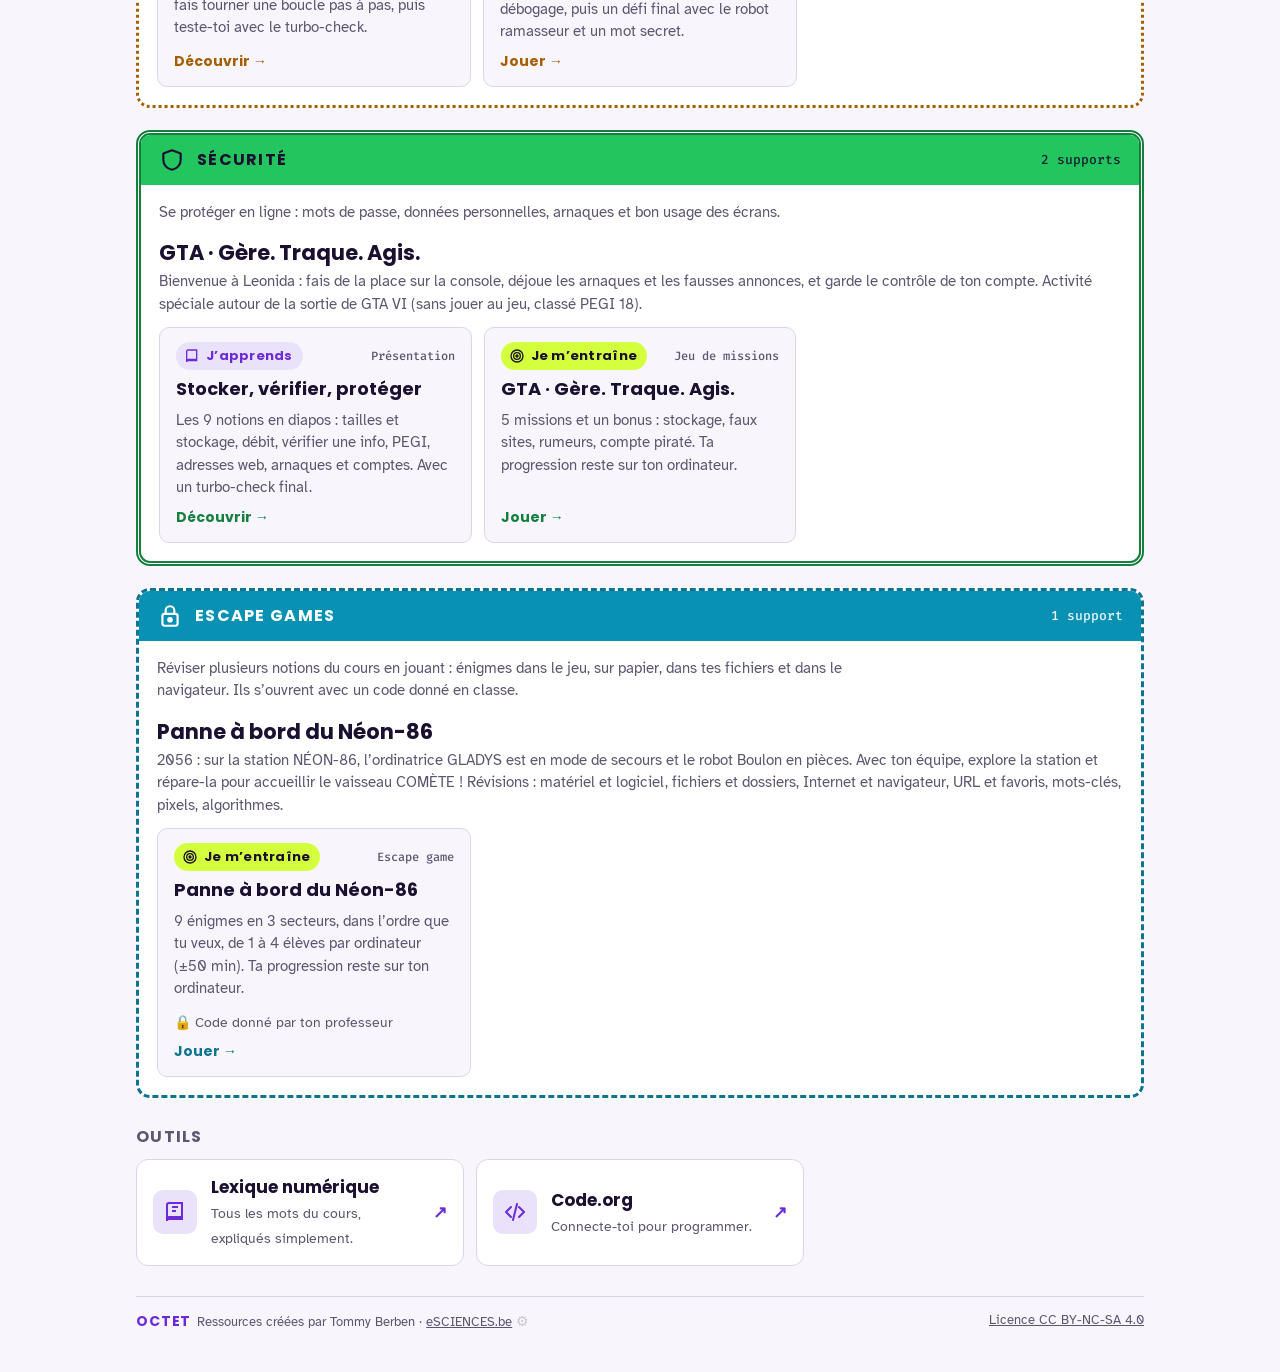
==== commit 1197dea7: "Code Quest : exercices de révision « Parler à une machine » 8 niveaux verrouillés (algorithme, algor" ====
--- a/index.html
+++ b/index.html
@@ -275,6 +275,12 @@
               <p>Programme un robot, lis des logigrammes, fais tourner une boucle pas à pas, puis teste-toi avec le turbo-check.</p>
               <span class="ouvrir">Découvrir →</span>
             </a>
+            <a class="support" data-type="entraine" href="programmation/code-quest.html">
+              <span class="haut"><span class="etiquette entraine"><svg viewBox="0 0 24 24" fill="none" stroke="currentColor" stroke-width="2" aria-hidden="true"><circle cx="12" cy="12" r="9"/><circle cx="12" cy="12" r="5"/><circle cx="12" cy="12" r="1.5" fill="currentColor"/></svg>Je m’entraîne</span><span class="format">Exercices en ligne</span></span>
+              <b>Code Quest</b>
+              <p>8 niveaux à débloquer, de l’algorithme au débogage, puis un défi final avec le robot ramasseur et un mot secret.</p>
+              <span class="ouvrir">Jouer →</span>
+            </a>
           </div>
         </div>
         <p class="rien">Aucun support de ce type dans ce champ pour l’instant.</p>
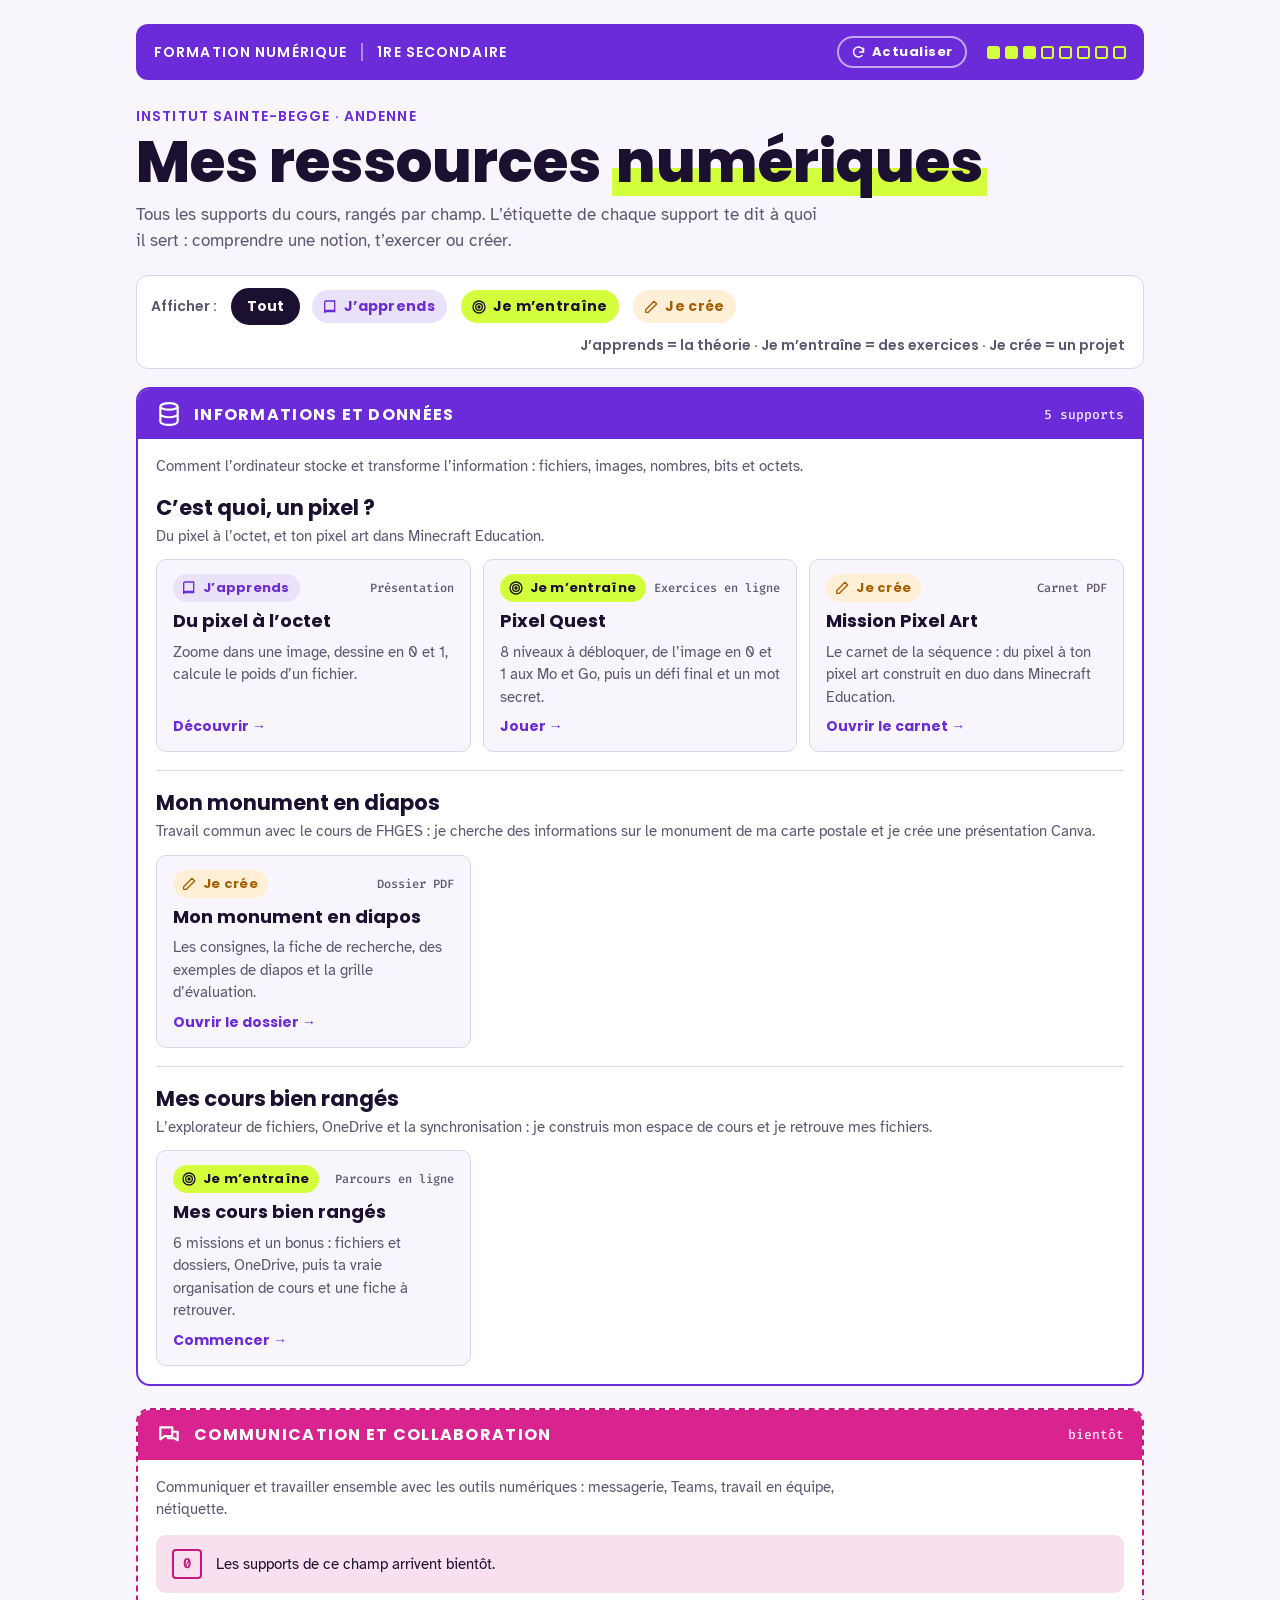
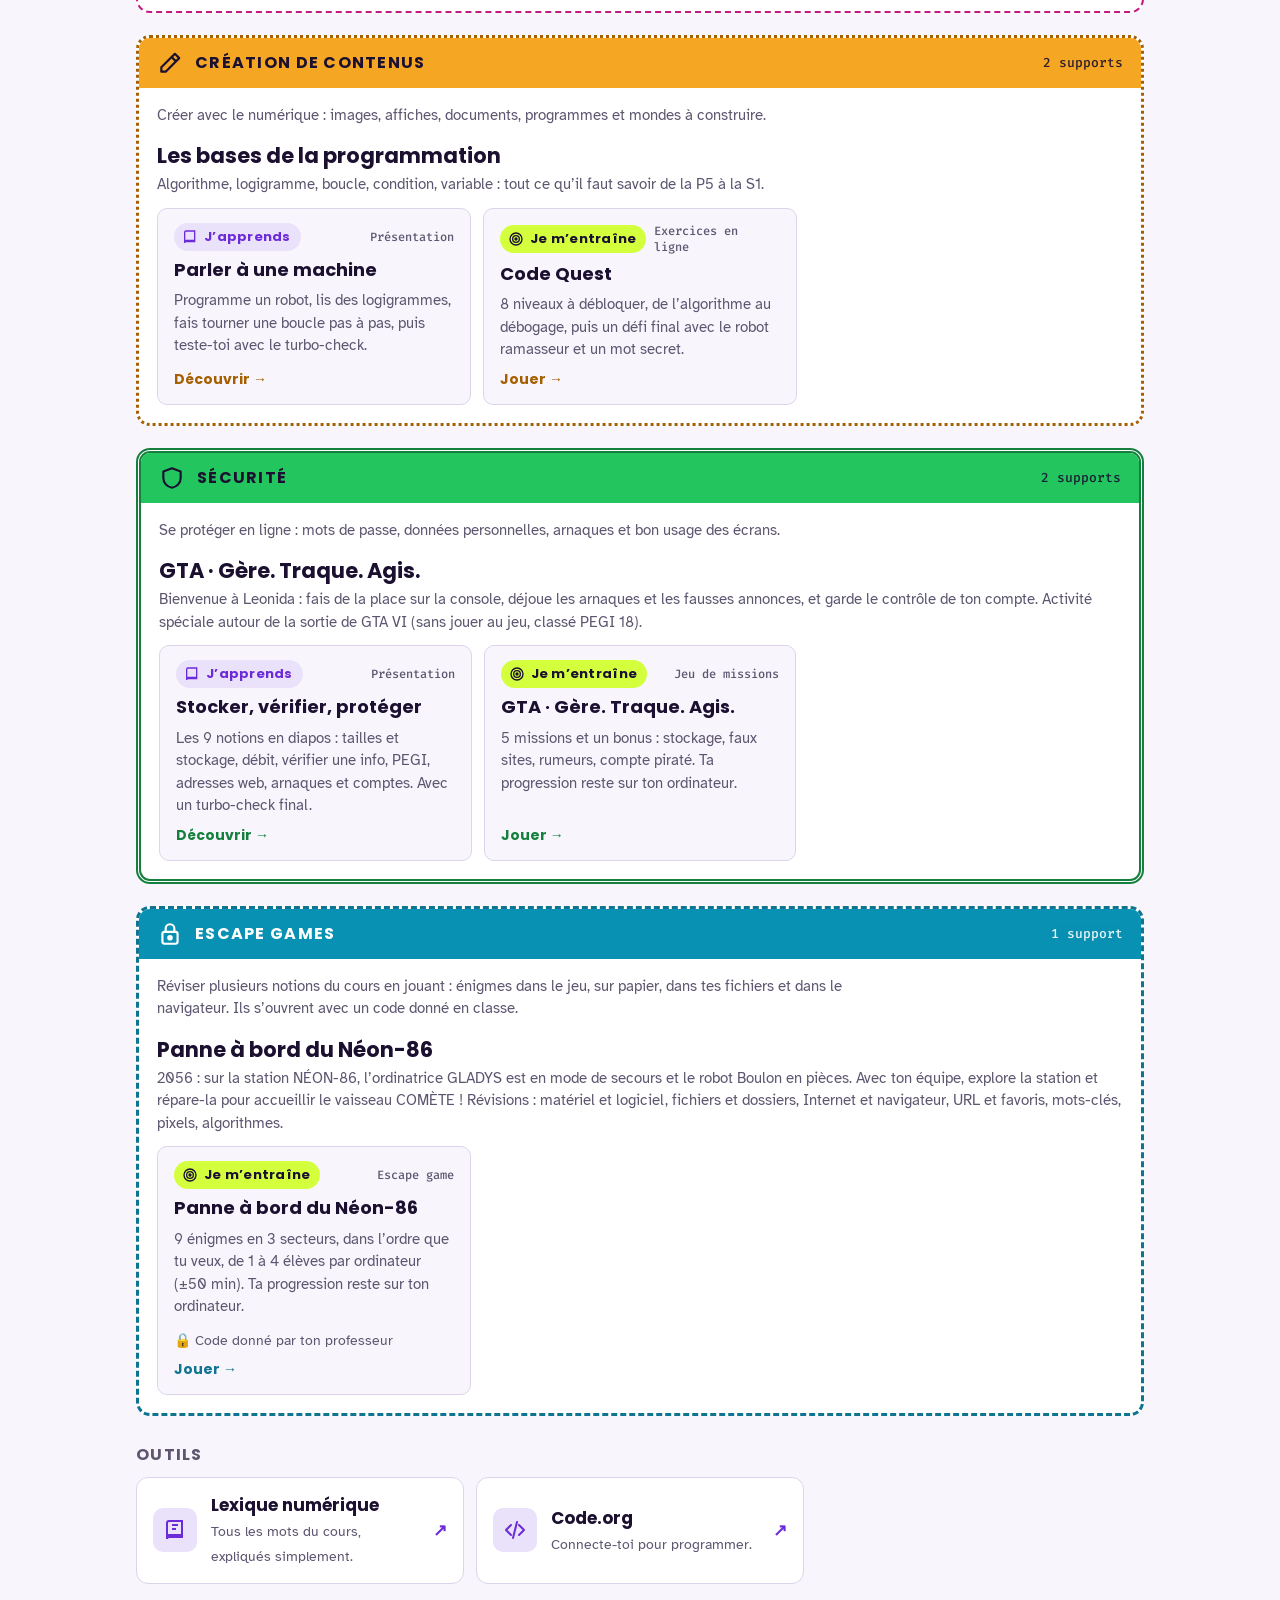
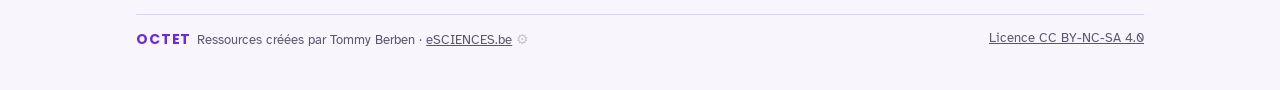
==== commit 7337f2d4: "Ajout de « Mes cours bien rangés » (explorateur, OneDrive, arborescence COURS S1) Parcours OCTET en " ====
--- a/index.html
+++ b/index.html
@@ -114,7 +114,13 @@
 .consignes > header h2 { margin: 0; font: 800 22px var(--f-titre); }
 .consignes > header .date { font: 600 16px var(--f-titre); }
 .consignes ol { list-style: none; margin: 0; padding: 16px 20px 20px; display: grid; gap: 14px; counter-reset: c; }
-.consignes li { display: grid; grid-template-columns: 42px 1fr; gap: 14px; align-items: start; font: 700 clamp(19px, 2.4vw, 24px)/1.4 var(--f-corps); }
+.consignes li { display: grid; grid-template-columns: 42px 1fr; gap: 14px; align-items: start; font: 400 clamp(19px, 2.4vw, 24px)/1.4 var(--f-corps); }
+.consignes li b { font-weight: 800; }
+.consignes li .txt p { margin: 0; }
+.consignes li .txt p + p, .consignes li .txt ul + p, .consignes li .txt p + ul { margin-top: 6px; }
+.consignes li .txt ul { margin: 0; padding-left: 1.2em; list-style: disc; display: block; }
+.consignes li .txt ul li { display: list-item; font: inherit; }
+.consignes li .txt ul li::before { content: none; }
 .consignes li::before { counter-increment: c; content: counter(c); width: 42px; height: 42px; display: grid; place-items: center; background: var(--violet); color: #FFFFFF; border-radius: 6px; font: 800 22px var(--f-titre); }
 .brouillon { font: 700 12px var(--f-code); background: #1B1030; color: var(--neon); padding: 3px 10px; border-radius: 999px; }
 
@@ -127,7 +133,11 @@
 .prof .edit { display: grid; gap: 8px; margin: 10px 0; }
 .prof .edit-ligne { display: grid; grid-template-columns: 34px 1fr auto; gap: 8px; align-items: start; }
 .prof .edit-ligne span { width: 34px; height: 34px; display: grid; place-items: center; background: var(--violet); color: #fff; border-radius: 6px; font: 800 16px var(--f-titre); }
-.prof textarea { width: 100%; min-height: 42px; resize: vertical; }
+.prof textarea { width: 100%; min-height: 42px; resize: vertical; overflow: hidden; }
+.prof .outils { display: flex; gap: 8px; align-items: center; flex-wrap: wrap; margin: 10px 0 0; }
+.prof .outils button.gras { font-weight: 900; min-width: 40px; }
+.prof .aide { font-size: 14px; color: var(--discret); }
+.prof .aide code { font: 13px var(--f-code); background: var(--surface); padding: 1px 5px; border-radius: 4px; }
 .prof button { font: 700 14px var(--f-titre); border-radius: 8px; padding: 8px 14px; cursor: pointer; border: 2px solid var(--violet-texte); background: transparent; color: var(--violet-texte); }
 .prof button.plein { background: var(--violet); border-color: var(--violet); color: #fff; }
 .prof button.suppr { padding: 6px 10px; border-color: var(--filet); color: var(--discret); }
@@ -181,7 +191,8 @@
   <section class="prof" id="prof" hidden aria-label="Espace enseignant">
     <h2>Espace prof · consignes du jour</h2>
     <p class="msg" style="margin:0">Écris tes consignes : elles s’affichent en grand en haut de la page, <b>sur cet ordinateur uniquement</b> (l’écran de la classe). Elles restent affichées quand tu quittes le mode prof, même après avoir fermé la page.</p>
-    <div class="ligne"><label for="c-date">Date</label><input type="date" id="c-date"><label style="display:flex;gap:6px;align-items:center"><input type="checkbox" id="c-visible" checked> Afficher à l’écran</label></div>
+    <div class="ligne"><span class="aide">La date affichée suit automatiquement la date du jour.</span><label style="display:flex;gap:6px;align-items:center"><input type="checkbox" id="c-visible" checked> Afficher à l’écran</label></div>
+    <div class="outils"><button type="button" class="gras" id="c-gras" title="Mettre en gras (Ctrl+B)" aria-label="Mettre en gras la sélection">B</button><button type="button" id="c-puce" title="Ajouter une puce à la ligne">• Puce</button><span class="aide">Sélectionne un mot puis clique sur <b>B</b> (ou Ctrl+B) → <code>**mot**</code>. Une ligne qui commence par <code>- </code> devient une puce. Entrée pour aller à la ligne.</span></div>
     <div class="edit" id="c-edit"></div>
     <div class="ligne"><button type="button" id="c-ajout">+ Ajouter une consigne</button><button type="button" id="c-vider">Tout effacer</button><button type="button" class="plein" id="c-quitter">Terminer et quitter le mode prof</button></div>
   </section>
@@ -242,6 +253,19 @@
               <b>Mon monument en diapos</b>
               <p>Les consignes, la fiche de recherche, des exemples de diapos et la grille d’évaluation.</p>
               <span class="ouvrir">Ouvrir le dossier →</span>
+            </a>
+          </div>
+        </div>
+
+        <div class="sequence">
+          <h3>Mes cours bien rangés</h3>
+          <p class="sous">L’explorateur de fichiers, OneDrive et la synchronisation : je construis mon espace de cours et je retrouve mes fichiers.</p>
+          <div class="supports">
+            <a class="support" data-type="entraine" href="ranger/index.html">
+              <span class="haut"><span class="etiquette entraine"><svg viewBox="0 0 24 24" fill="none" stroke="currentColor" stroke-width="2" aria-hidden="true"><circle cx="12" cy="12" r="9"/><circle cx="12" cy="12" r="5"/><circle cx="12" cy="12" r="1.5" fill="currentColor"/></svg>Je m’entraîne</span><span class="format">Parcours en ligne</span></span>
+              <b>Mes cours bien rangés</b>
+              <p>6 missions et un bonus : fichiers et dossiers, OneDrive, puis ta vraie organisation de cours et une fiche à retrouver.</p>
+              <span class="ouvrir">Commencer →</span>
             </a>
           </div>
         </div>
@@ -397,42 +421,80 @@
   var JOURS = ['dimanche', 'lundi', 'mardi', 'mercredi', 'jeudi', 'vendredi', 'samedi'], MOIS = ['janvier', 'février', 'mars', 'avril', 'mai', 'juin', 'juillet', 'août', 'septembre', 'octobre', 'novembre', 'décembre'];
   function dateFr(iso) { if (!iso) return ''; var d = new Date(iso + 'T12:00:00'); if (isNaN(d)) return ''; return JOURS[d.getDay()] + ' ' + d.getDate() + ' ' + MOIS[d.getMonth()]; }
   function aujourdhui() { var d = new Date(); return d.getFullYear() + '-' + String(d.getMonth() + 1).padStart(2, '0') + '-' + String(d.getDate()).padStart(2, '0'); }
+  function echapper(t) { return t.replace(/&/g, '&amp;').replace(/</g, '&lt;').replace(/>/g, '&gt;').replace(/"/g, '&quot;'); }
+  function gras(t) { return echapper(t).replace(/\*\*(.+?)\*\*/g, '<b>$1</b>'); }
+  function miseEnForme(t) {
+    var html = '', puces = [];
+    function fermer() { if (puces.length) { html += '<ul>' + puces.map(function (p) { return '<li>' + gras(p) + '</li>'; }).join('') + '</ul>'; puces = []; } }
+    t.split(/\r?\n/).forEach(function (l) {
+      var m = l.match(/^\s*[-–•*]\s+(.*)$/);
+      if (m) { puces.push(m[1]); return; }
+      fermer(); if (l.trim()) html += '<p>' + gras(l) + '</p>';
+    });
+    fermer(); return html;
+  }
   function afficher() {
     var bloc = document.getElementById('consignes');
     var liste = consignes ? (consignes.consignes || []).map(function (t) { return String(t).trim(); }).filter(Boolean) : [];
     if (!consignes || consignes.visible === false || !liste.length) { bloc.hidden = true; return; }
     var ol = document.getElementById('consignes-liste'); ol.innerHTML = '';
-    liste.forEach(function (t) { var li = document.createElement('li'); var sp = document.createElement('span'); sp.textContent = t; li.appendChild(sp); ol.appendChild(li); });
-    document.getElementById('consignes-date').textContent = dateFr(consignes.date);
+    liste.forEach(function (t) { var li = document.createElement('li'); var sp = document.createElement('div'); sp.className = 'txt'; sp.innerHTML = miseEnForme(t); li.appendChild(sp); ol.appendChild(li); });
+    document.getElementById('consignes-date').textContent = dateFr(aujourdhui());
     bloc.hidden = false;
   }
   var edit = document.getElementById('c-edit');
   function enregistrer() {
-    consignes = { date: document.getElementById('c-date').value, visible: document.getElementById('c-visible').checked, consignes: Array.prototype.map.call(edit.querySelectorAll('textarea'), function (t) { return t.value; }) };
+    consignes = { visible: document.getElementById('c-visible').checked, consignes: Array.prototype.map.call(edit.querySelectorAll('textarea'), function (t) { return t.value; }) };
     try { localStorage.setItem('s1-consignes', JSON.stringify(consignes)); } catch (e) {}
     afficher();
   }
   function ligne(texte) {
     var d = document.createElement('div'); d.className = 'edit-ligne';
     d.innerHTML = '<span></span><textarea rows="1" aria-label="Consigne"></textarea><button type="button" class="suppr" aria-label="Supprimer cette consigne">✕</button>';
-    d.querySelector('textarea').value = texte || '';
-    d.querySelector('textarea').addEventListener('input', enregistrer);
+    var ta = d.querySelector('textarea');
+    ta.value = texte || '';
+    ta.addEventListener('input', function () { ajuster(ta); enregistrer(); });
+    ta.addEventListener('focus', function () { dernier = ta; });
+    ta.addEventListener('keydown', function (e) { if ((e.ctrlKey || e.metaKey) && (e.key === 'b' || e.key === 'B')) { e.preventDefault(); dernier = ta; mettreEnGras(); } });
+    setTimeout(function () { ajuster(ta); }, 0);
     d.querySelector('button').addEventListener('click', function () { d.remove(); numeroter(); enregistrer(); });
     edit.appendChild(d); numeroter(); return d;
   }
+  var dernier = null;
+  function ajuster(ta) { ta.style.height = 'auto'; ta.style.height = ta.scrollHeight + 4 + 'px'; }
+  function mettreEnGras() {
+    var ta = dernier || edit.querySelector('textarea'); if (!ta) return;
+    var a = ta.selectionStart, b = ta.selectionEnd, v = ta.value, sel = v.slice(a, b);
+    if (sel && /^\*\*[\s\S]*\*\*$/.test(sel)) { ta.value = v.slice(0, a) + sel.slice(2, -2) + v.slice(b); ta.setSelectionRange(a, b - 4); }
+    else if (v.slice(a - 2, a) === '**' && v.slice(b, b + 2) === '**') { ta.value = v.slice(0, a - 2) + sel + v.slice(b + 2); ta.setSelectionRange(a - 2, b - 2); }
+    else { ta.value = v.slice(0, a) + '**' + sel + '**' + v.slice(b); ta.setSelectionRange(a + 2, b + 2); }
+    ta.focus(); ajuster(ta); enregistrer();
+  }
+  function ajouterPuce() {
+    var ta = dernier || edit.querySelector('textarea'); if (!ta) return;
+    var v = ta.value, a = ta.selectionStart, debut = v.lastIndexOf('\n', a - 1) + 1;
+    if (/^\s*[-–•*]\s/.test(v.slice(debut))) { ta.focus(); return; }
+    ta.value = v.slice(0, debut) + '- ' + v.slice(debut); ta.setSelectionRange(a + 2, a + 2);
+    ta.focus(); ajuster(ta); enregistrer();
+  }
   function numeroter() { Array.prototype.forEach.call(edit.querySelectorAll('.edit-ligne span'), function (s, i) { s.textContent = i + 1; }); }
   function remplirEditeur() {
-    var c = consignes || { date: aujourdhui(), visible: true, consignes: [] };
-    document.getElementById('c-date').value = c.date || aujourdhui();
+    var c = consignes || { visible: true, consignes: [] };
     document.getElementById('c-visible').checked = c.visible !== false;
     edit.innerHTML = '';
     var l = (c.consignes || []).slice(); while (l.length < 3) l.push('');
     l.forEach(function (t) { ligne(t); });
   }
-  document.getElementById('c-date').addEventListener('change', enregistrer);
+  ['c-gras', 'c-puce'].forEach(function (id) { document.getElementById(id).addEventListener('mousedown', function (e) { e.preventDefault(); }); });
+  document.getElementById('c-gras').addEventListener('click', mettreEnGras);
+  document.getElementById('c-puce').addEventListener('click', ajouterPuce);
+  /* la date suit le jour, même si la page reste ouverte */
+  var jourAffiche = aujourdhui();
+  setInterval(function () { if (aujourdhui() !== jourAffiche) { jourAffiche = aujourdhui(); afficher(); } }, 60000);
+  document.addEventListener('visibilitychange', function () { if (!document.hidden) afficher(); });
   document.getElementById('c-visible').addEventListener('change', enregistrer);
   document.getElementById('c-ajout').addEventListener('click', function () { ligne('').querySelector('textarea').focus(); });
-  document.getElementById('c-vider').addEventListener('click', function () { edit.innerHTML = ''; ligne(''); ligne(''); ligne(''); document.getElementById('c-date').value = aujourdhui(); enregistrer(); });
+  document.getElementById('c-vider').addEventListener('click', function () { edit.innerHTML = ''; ligne(''); ligne(''); ligne(''); enregistrer(); });
   /* mode prof : roue dentée + code */
   function majProf() {
     document.getElementById('prof').hidden = !prof;
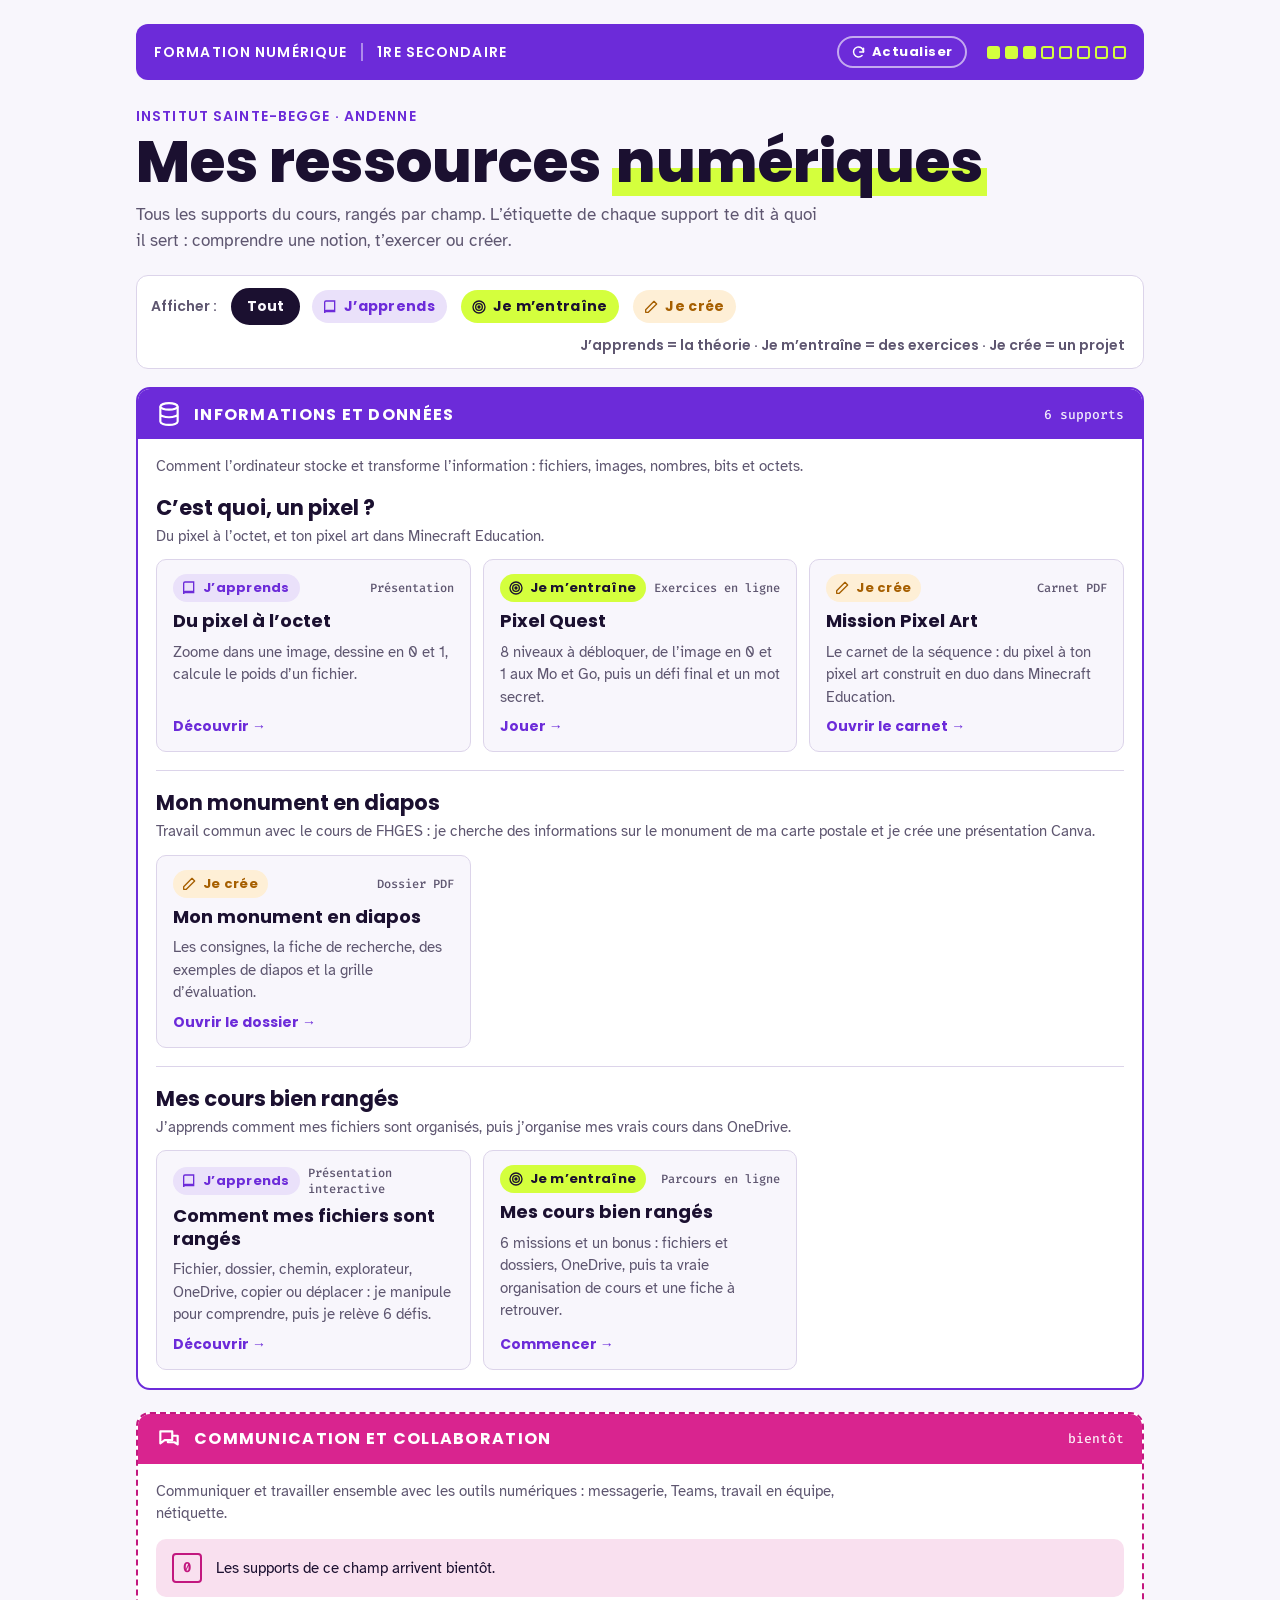
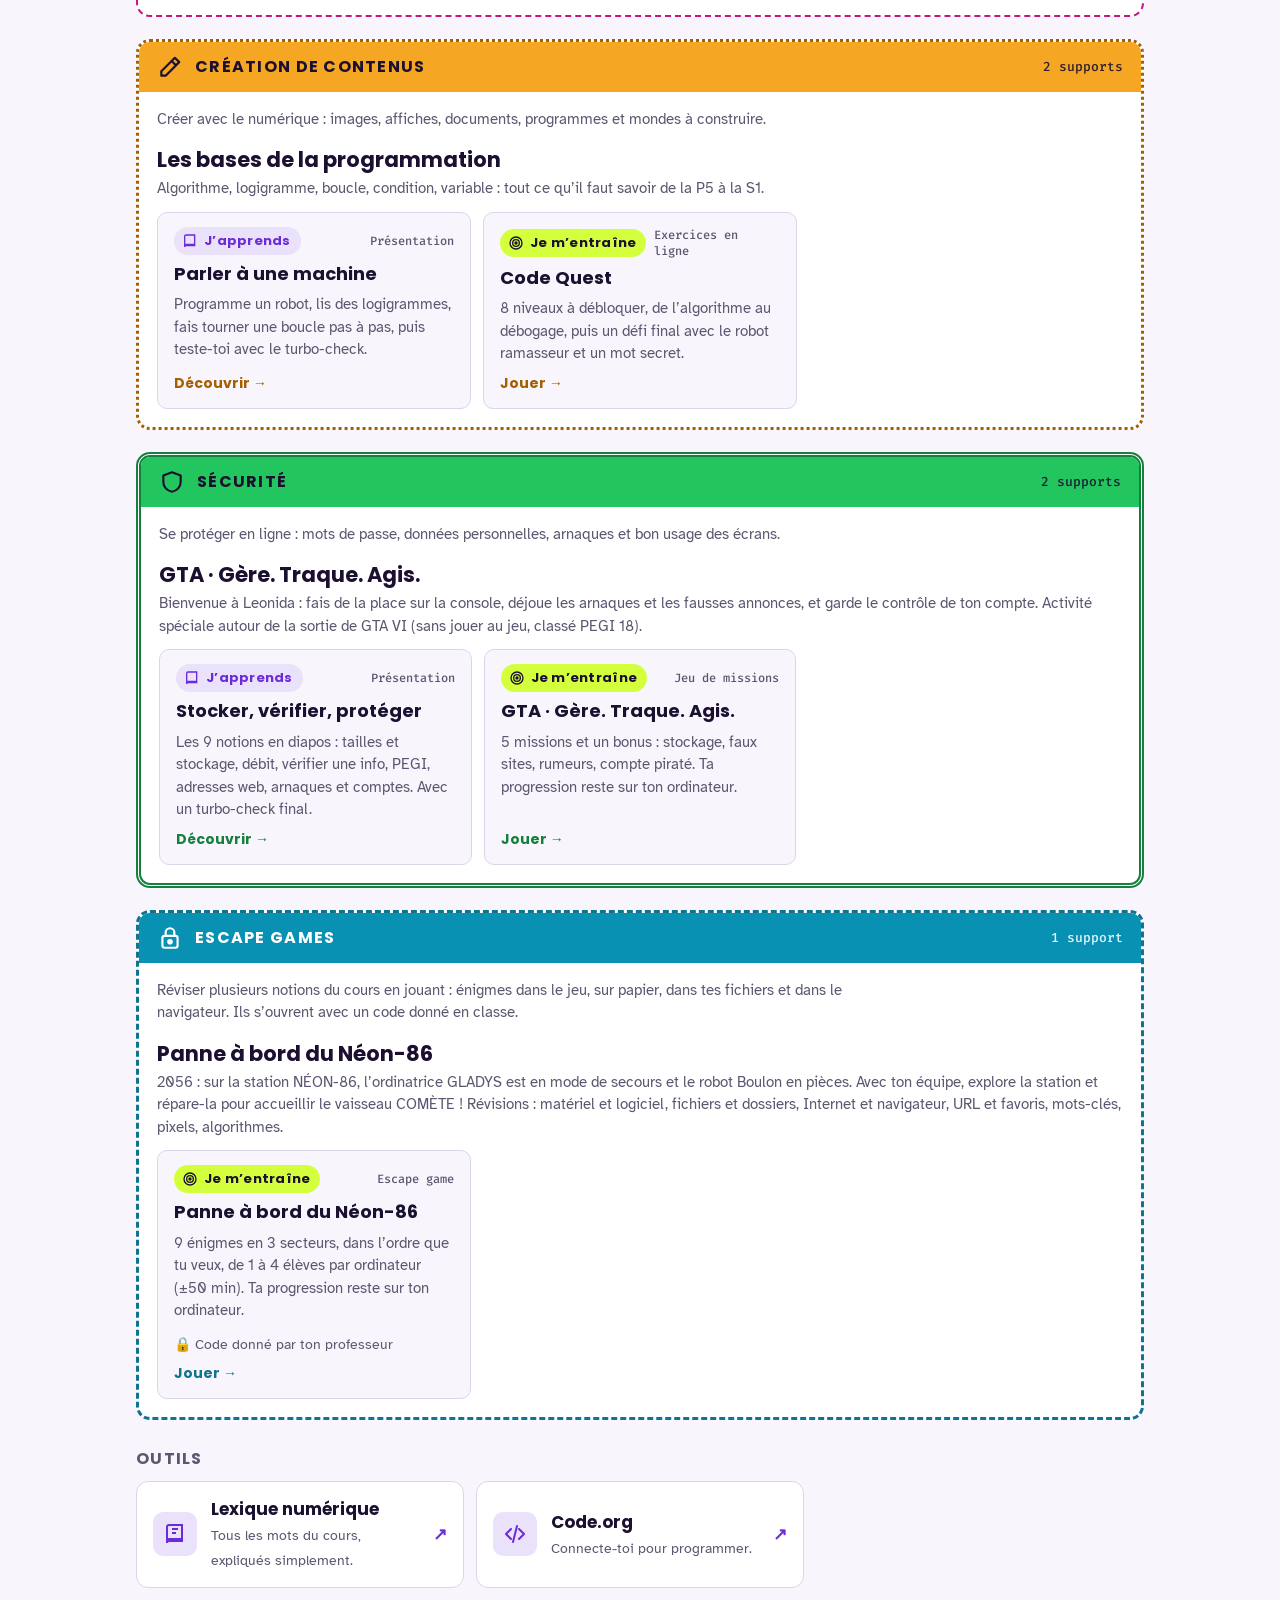
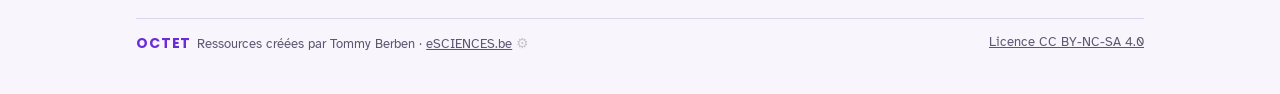
==== commit 8b0b28bb: "Ajout du volet J'apprends « Comment mes fichiers sont rangés » 8 modules à manipuler (fichier, sous-" ====
--- a/index.html
+++ b/index.html
@@ -259,8 +259,14 @@
 
         <div class="sequence">
           <h3>Mes cours bien rangés</h3>
-          <p class="sous">L’explorateur de fichiers, OneDrive et la synchronisation : je construis mon espace de cours et je retrouve mes fichiers.</p>
+          <p class="sous">J’apprends comment mes fichiers sont organisés, puis j’organise mes vrais cours dans OneDrive.</p>
           <div class="supports">
+            <a class="support" data-type="apprends" href="ranger/comprendre.html">
+              <span class="haut"><span class="etiquette apprends"><svg viewBox="0 0 24 24" fill="none" stroke="currentColor" stroke-width="2" aria-hidden="true"><path d="M4 5a2 2 0 0 1 2-2h13v16H6a2 2 0 0 0-2 2V5z"/><path d="M4 19a2 2 0 0 1 2-2h13"/></svg>J’apprends</span><span class="format">Présentation interactive</span></span>
+              <b>Comment mes fichiers sont rangés</b>
+              <p>Fichier, dossier, chemin, explorateur, OneDrive, copier ou déplacer : je manipule pour comprendre, puis je relève 6 défis.</p>
+              <span class="ouvrir">Découvrir →</span>
+            </a>
             <a class="support" data-type="entraine" href="ranger/index.html">
               <span class="haut"><span class="etiquette entraine"><svg viewBox="0 0 24 24" fill="none" stroke="currentColor" stroke-width="2" aria-hidden="true"><circle cx="12" cy="12" r="9"/><circle cx="12" cy="12" r="5"/><circle cx="12" cy="12" r="1.5" fill="currentColor"/></svg>Je m’entraîne</span><span class="format">Parcours en ligne</span></span>
               <b>Mes cours bien rangés</b>
